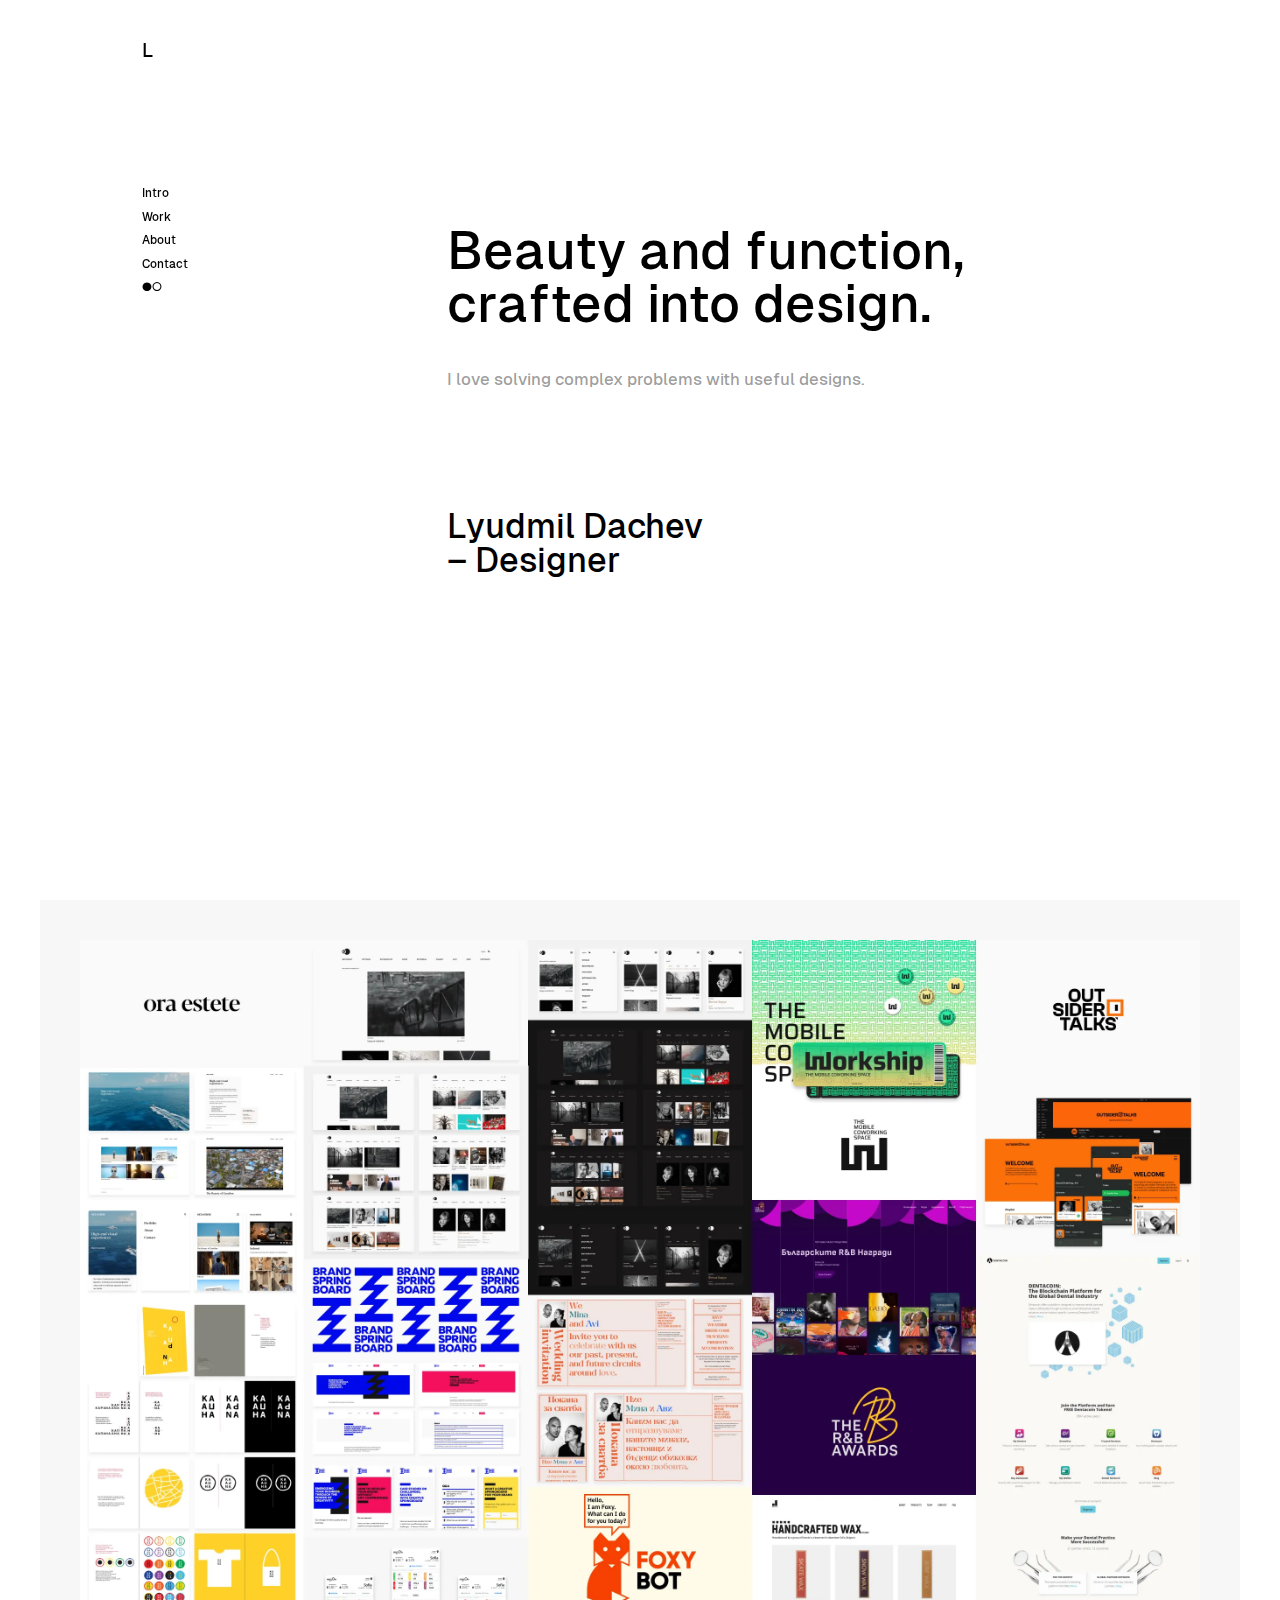
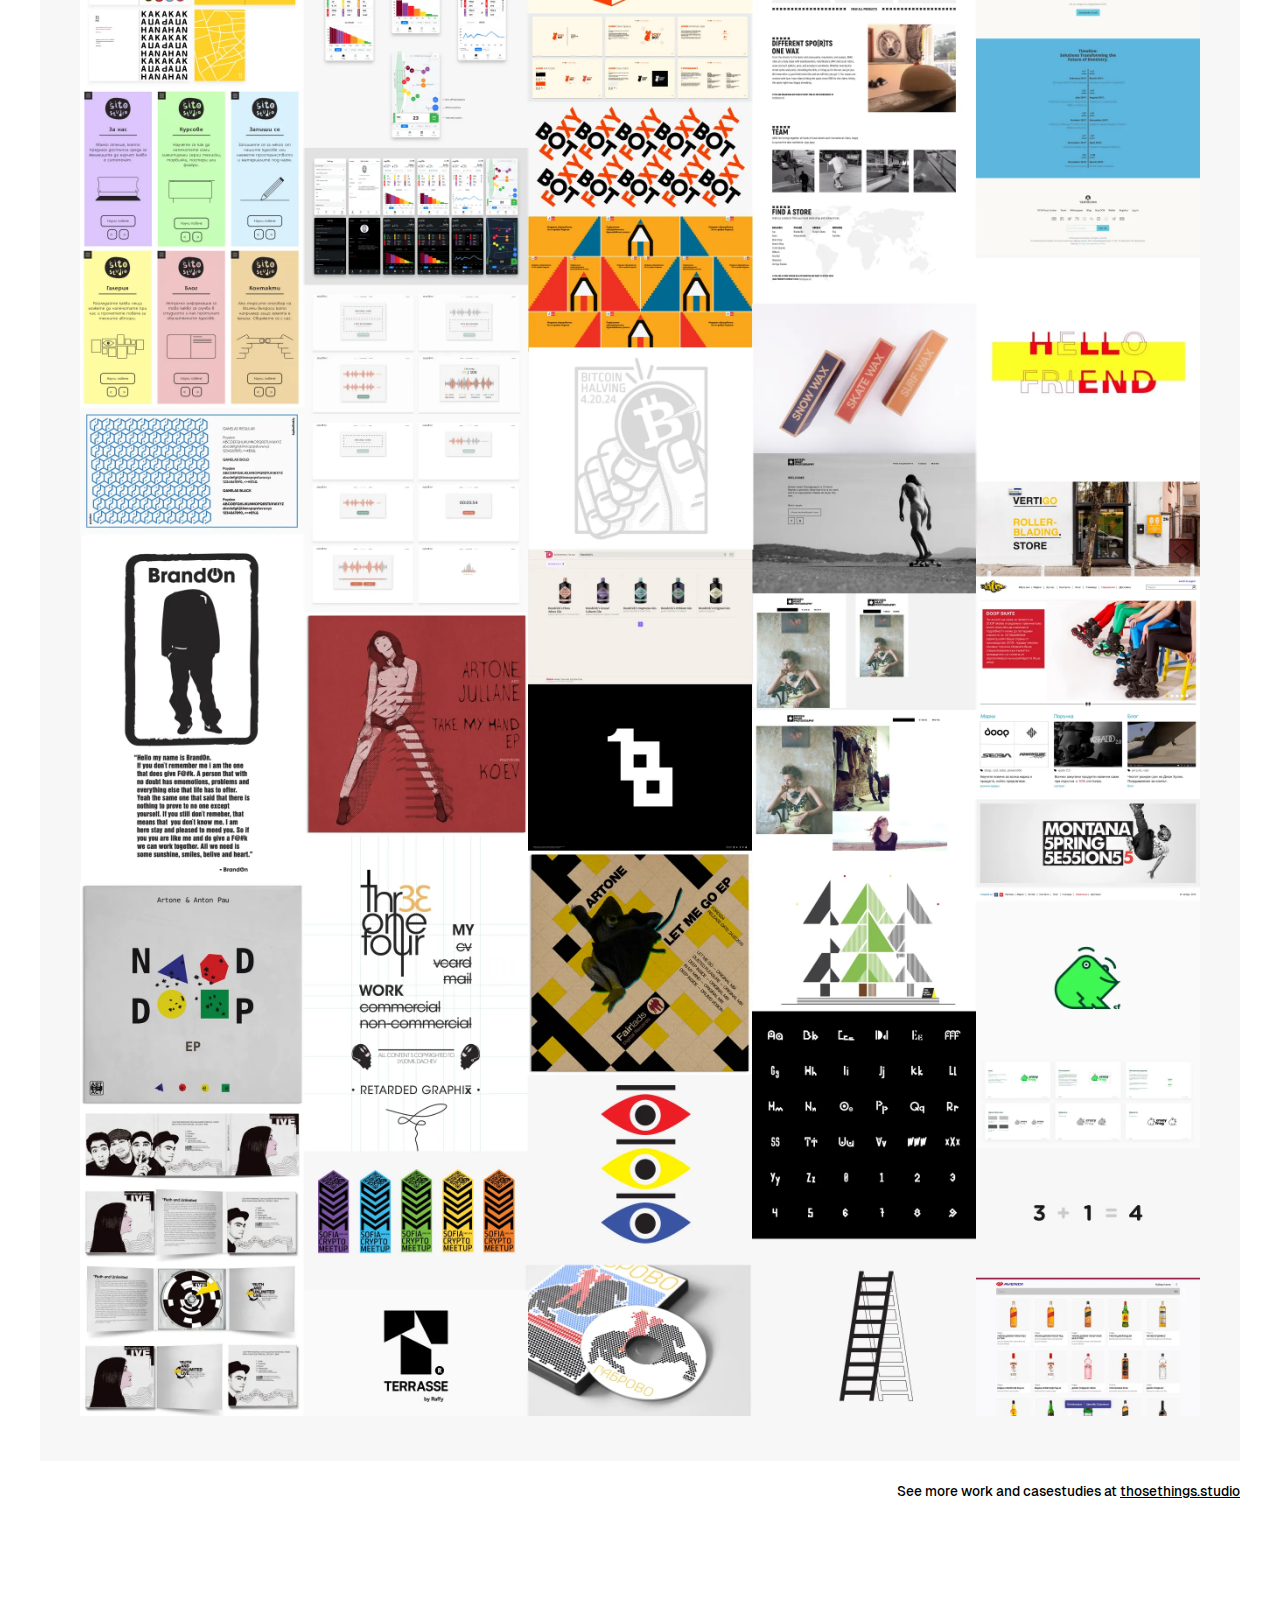
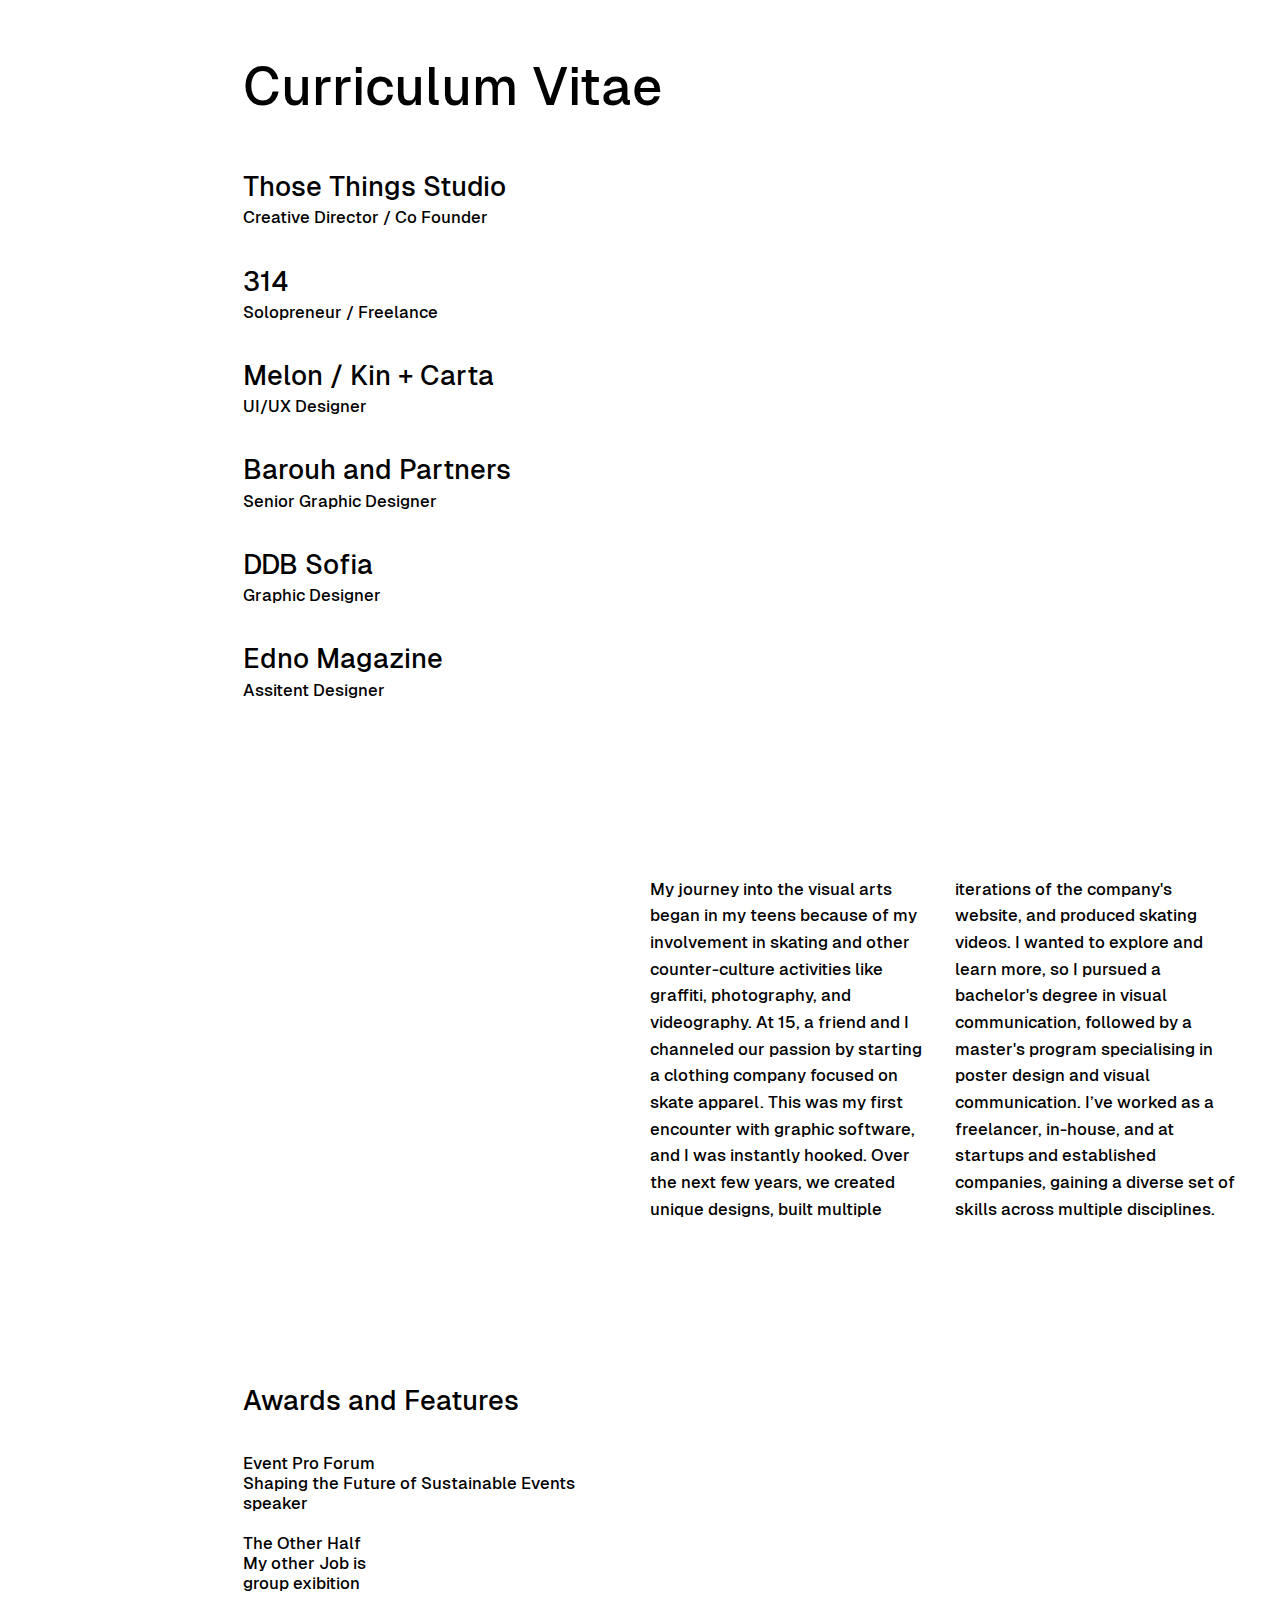
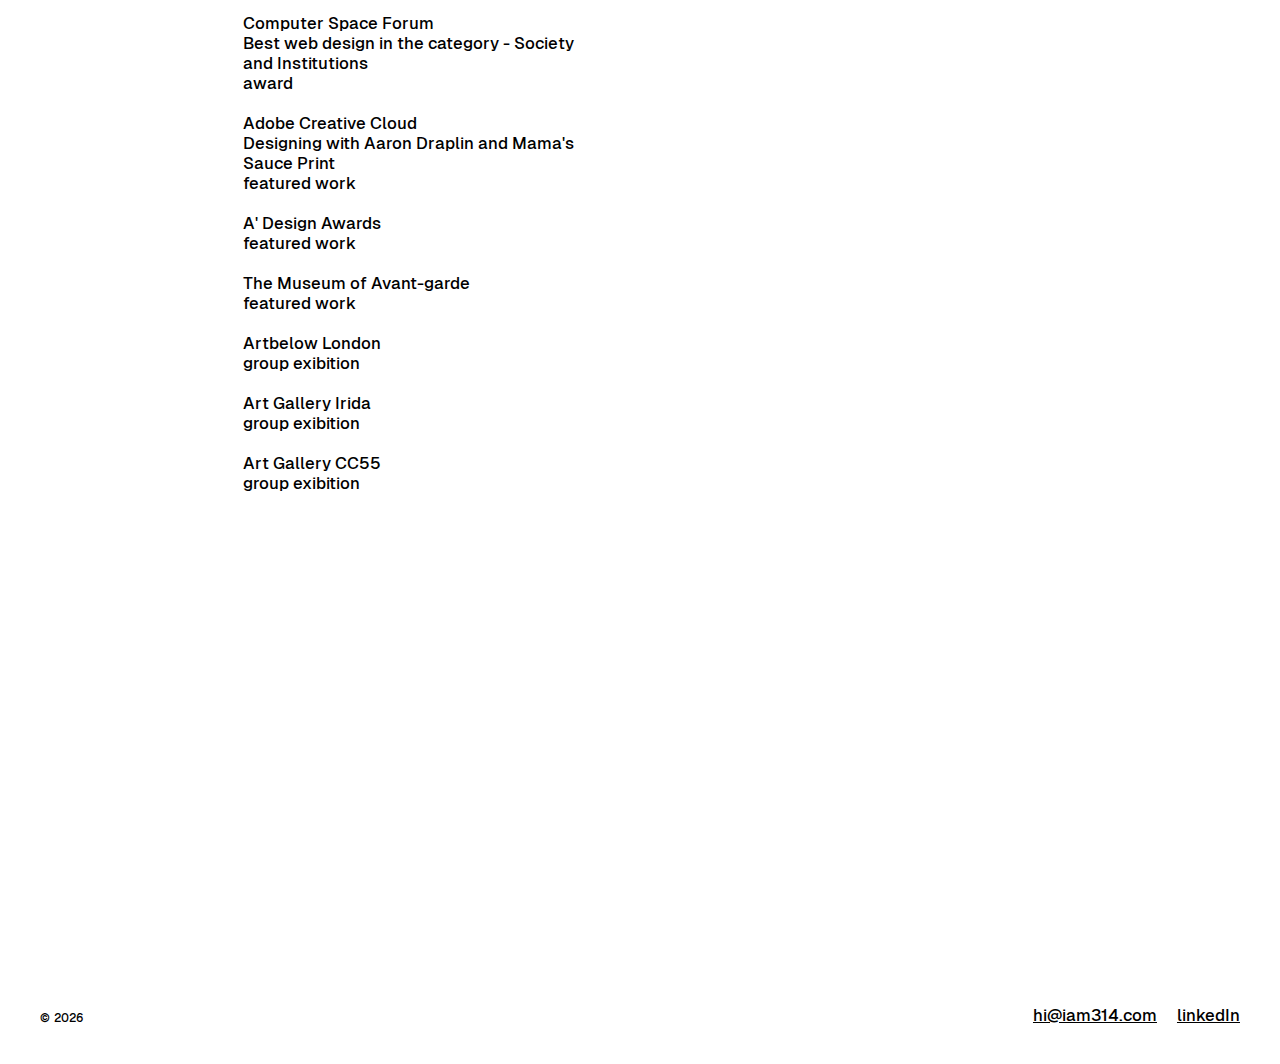
==== index.html @ 294cf463 "work image now links to casestudies of TTS site" ====
<!DOCTYPE html>
<!-- Design and developed by Lyudmil Dachev -->
<html lang="en">
<head>
  <meta charset="utf-8">
  <title>Lyudmil Dachev</title>
  <meta name="description" content="I am designer that loves solving complex problems with beauty and function.">
  <meta property="og:title" content="Lyudmil Dachev">
  <meta property="og:description" content="I am designer that loves solving complex problems with beauty and function.">
  <meta property="og:image" content="https://www.iam314.com/images/opengraph.png">
  <meta property="twitter:title" content="Lyudmil Dachev">
  <meta property="twitter:description" content="I am designer that loves solving complex problems with beauty and function.">
  <meta property="twitter:image" content="https://www.iam314.com/images/opengraph.png">
  <meta property="og:type" content="website">
  <meta name="twitter:card" content="summary_large_image">
  <meta name="viewport" content="width=device-width, initial-scale=1">
  <link href="css/normalize.css" rel="stylesheet" type="text/css">
  <link href="css/lyudmils.css" rel="stylesheet" type="text/css">
  <link href="images/favicon.png" rel="shortcut icon" type="image/x-icon">
  <link href="images/webclip.png" rel="apple-touch-icon">
</head>
<body class="body-light">
  <nav class="wrap">
    <div class="grid">
      <div id="w-node-_17803392-ef5a-e203-9914-a2cfebe4de73-a5215a1b" class="nav-wrap">
        <div class="nav-content">
          <div>
            <div class="logo">L</div>
          </div>
          <div class="links">
            <a href="#intro" class="nav-links">Intro</a>
            <a href="#work" class="nav-links">Work</a>
            <a href="#about" class="nav-links">About</a>
            <a href="#contact" class="nav-links">Contact</a>
            <button class="nav-links mode-switch">●○</button>
          </div>
        </div>
      </div>
    </div>
  </nav>
  <header id="intro" class="wrap hero">
    <div class="grid">
      <div id="w-node-_762badfc-2b71-5ec6-266a-f1f9d9ed2c41-a5215a1b" class="hero_wrap">
        <h1 id="w-node-b4e874a2-8a6e-eb39-00ca-2d5ddbef7386-a5215a1b" class="txt-xl">Beauty and function,<br>crafted into design.</h1>
        <div class="subtxt">I love solving complex problems with useful designs.</div>
        <div class="txt-l name">Lyudmil Dachev<br>– Designer</div>
      </div>
    </div>
  </header>
  <section id="work" class="wrap">
    <div class="work-wrap">
      <a href="https://thosethings.studio/work.html">
       <img src="images/Lyudmil_Dachev-work.webp" loading="lazy" sizes="(max-width: 767px) 87vw, (max-width: 991px) 85vw, (max-width: 1279px) 87vw, 98vw" srcset="images/Lyudmil_Dachev-work.webp 500w, images/Lyudmil_Dachev-work.webp 800w, images/Lyudmil_Dachev-work.webp 1080w, images/Lyudmil_Dachev-work.webp 1600w, images/Lyudmil_Dachev-work.webp 2000w, images/Lyudmil_Dachev-work.webp 2560w" alt="Selected work by Lyudmil Dachev" class="img-works">
      </a>
    </div>
    <div class="grid">
      <div id="w-node-_8b403aef-88d9-557e-7ff8-ba3b4f1bbcfe-a5215a1b" class="links-tt-wrap">
        <div class="p-link-tt">See more work and casestudies at <a href="https://thosethings.studio/" class="p-link-tt">thosethings.studio</a>
        </div>
      </div>
    </div>
  </section>
  <section id="about" class="wrap">
    <div class="grid">
      <div id="w-node-f392ebf5-6060-7268-baea-5cc67e3ce817-a5215a1b" class="cv-item">
        <h2 class="txt-xl">Curriculum Vitae</h2>
        <ul role="list" class="list w-list-unstyled">
          <li class="list-item">
            <div class="txt-m">Those Things Studio<br><span class="txt-smaller">Creative Director / Co Founder</span></div>
          </li>
          <li class="list-item">
            <div class="txt-m">314<br>‍‍<span class="txt-smaller">Solopreneur / Freelance</span></div>
          </li>
          <li class="list-item">
            <div class="txt-m">Melon / Kin + Carta<br><span class="txt-smaller">UI/UX Designer</span></div>
          </li>
          <li class="list-item">
            <div class="txt-m">Barouh and Partners<br><span class="txt-smaller">Senior Graphic Designer</span></div>
          </li>
          <li class="list-item">
            <div class="txt-m">DDB Sofia<br><span class="txt-smaller">Graphic Designer</span></div>
          </li>
          <li class="list-item">
            <div class="txt-m">Edno Magazine<br><span class="txt-smaller">Assitent Designer</span></div>
          </li>
        </ul>
      </div>
    </div>
    <div class="grid">
      <div id="w-node-_4bc16926-9ed1-b97a-bf09-f1e17bdfc823-a5215a1b" class="txt-item">
        <p class="paragraph">My journey into the visual arts began in my teens because of my involvement in skating and other counter-culture activities like graffiti, photography, and videography. At 15, a friend and I channeled our passion by starting a clothing company focused on skate apparel. This was my first encounter with graphic software, and I was instantly hooked. Over the next few years, we created unique designs, built multiple iterations of the company&#x27;s website, and produced skating videos. I wanted to explore and learn more, so I pursued a bachelor&#x27;s degree in visual communication, followed by a master&#x27;s program specialising in poster design and visual communication. I’ve worked as a freelancer, in-house, and at startups and established companies, gaining a diverse set of skills across multiple disciplines.</p>
      </div>
    </div>
    <div class="grid">
      <div id="w-node-_3bee2c39-3c85-17d8-69dc-21719a782852-a5215a1b" class="feat-items">
        <p class="txt-m">Awards and Features</p>
        <ul role="list" class="feat-list w-list-unstyled">
          <li class="list_item-awards">
            <div class="af-list-item">Event Pro Forum <br>Shaping the Future of Sustainable Events<br>speaker</div>
          </li>
          <li class="list_item-awards">
            <div class="af-list-item">The Other Half<br>My other Job is<br>group exibition</div>
          </li>
          <li class="list_item-awards">
            <div class="af-list-item">Computer Space Forum <br>Best web design in the category - Society and Institutions<br>award</div>
          </li>
          <li class="list_item-awards">
            <div class="af-list-item">Adobe Creative Cloud<br>Designing with Aaron Draplin and Mama&#x27;s Sauce Print<br>featured work</div>
          </li>
          <li class="list_item-awards">
            <div class="af-list-item">A&#x27; Design Awards<br>featured work<br></div>
          </li>
          <li class="list_item-awards">
            <div class="af-list-item">The Museum of Avant-garde<br>featured work</div>
          </li>
          <li class="list_item-awards">
            <div class="af-list-item">Artbelow London<br>group exibition</div>
          </li>
          <li class="list_item-awards">
            <div class="af-list-item">Art Gallery Irida<br>group exibition</div>
          </li>
          <li class="list_item-awards">
            <div class="af-list-item">Art Gallery CC55<br>group exibition</div>
          </li>
        </ul>
      </div>
    </div>
  </section>
  <footer id="contact" class="wrap contact">
    <div class="grid">
      <div id="w-node-dab6c27f-cb8c-e318-22d1-055ba400fda3-a5215a1b" class="copyroght-wrap">
        <div class="copy-flex">
          <div class="copyright">© </div>
          <div class="copyright w-embed w-script">
            <script>document.write(new Date().getFullYear())</script>
          </div>
        </div>
      </div>
      <div id="w-node-c24f418d-d3ef-4bd1-6e26-3560fa5aedd6-a5215a1b" class="contact-img-wrap"><img src="images/IMG_7242.webp" loading="lazy" alt="Headshot of Lyudmil Dachev" class="headshot"></div>
      <div id="w-node-_4c9a2f02-f970-ace2-641f-db946903813d-a5215a1b" class="contact-links-wrap">
        <div class="likst-flex">
          <a href="mailto:hi@iam314.com" class="contact-link">hi@iam314.com</a>
          <a href="https://www.linkedin.com/in/iam314/" class="contact-link">linkedIn</a>
        </div>
      </div>
    </div>
  </footer>
  <script src="js/lyudmils.js" type="text/javascript"></script>
</body>
</html>
---- css/lyudmils.css ----
:root {
  --color--black-10: #0000001a;
  --color--black-40: #0006;
  --color--white: white;
  --color--white-40: #fff6;
  --color--black-3: #00000008;
  --color--white-10: #ffffff1a;
  --color--black: black;
  --fonts--font-family: Geist, sans-serif;
}

html {
  scroll-behavior: smooth;
}  

body {
  font-family: Geist, sans-serif;
  font-size: 1rem;
  font-weight: 500;
  line-height: 20px;
  overscroll-behavior: none;
  font-smoothing: antialiased;
  -webkit-font-smoothing: antialiased;
}

h1 {
  margin-top: 20px;
  margin-bottom: 10px;
  font-size: 38px;
  line-height: 44px;
}

h2 {
  margin-top: 20px;
  margin-bottom: 10px;
  font-size: 32px;
  font-weight: bold;
  line-height: 36px;
}

.utility-page-wrap {
  justify-content: center;
  align-items: center;
  width: 100vw;
  max-width: 100%;
  height: 100vh;
  max-height: 100%;
  display: flex;
}

.utility-page-content {
  text-align: center;
  flex-direction: column;
  width: 260px;
  display: flex;
}

.wrap {
  z-index: 100;
  margin-left: auto;
  margin-right: auto;
  padding-left: 2.5rem;
  padding-right: 2.5rem;
}

.wrap.hero {
  flex-flow: column;
  align-items: stretch;
  min-height: 100svh;
}

.wrap.contact {
  margin-top: 10rem;
  padding-bottom: 2.5rem;
}

.grid {
  grid-column-gap: 1.25rem;
  grid-row-gap: 1.25rem;
  grid-template-rows: auto;
  grid-template-columns: 1fr 1fr 1fr 1fr 1fr 1fr 1fr 1fr 1fr 1fr 1fr 1fr;
  grid-auto-columns: 1fr;
  height: 100%;
  display: grid;
}

.grid-item {
  border-right: 1px solid var(--color--black-10);
  border-left: 1px solid var(--color--black-10);
  min-height: 100vw;
}

.grid-item.hide {
  display: block;
}

.layout {
  height: 100svh;
  position: fixed;
  inset: 0%;
}

.layout.wrap {
  pointer-events: none;
  display: none;
}

.links {
  flex-flow: column;
  margin-top: 7.5rem;
  font-size: .75rem;
  display: flex;
}

.logo {
  font-size: clamp(1rem, .928rem + .36vw, 1.25rem);
  display: inline-block;
}

.nav-links {
  width: 2.5rem;
  font-size: clamp(.65rem, .622rem + .14vw, .75rem);
  line-height: 2;
  text-decoration: none;
  transition-property: opacity;
  transition-duration: .25s;
  transition-timing-function: ease-in-out;
  display: inline-block;
}

.nav-links:hover {
  color: var(--color--black-40);
}

.nav-links.w--current {
  opacity: 1;
  color: var(--color--black-40);
}

.nav-links.nav-links-dark {
  color: var(--color--white);
}

.nav-links.nav-links-dark:hover, .nav-links.nav-links-dark.w--current {
  color: var(--color--white-40);
}

.nav-content {
  position: fixed;
  top: 2.5rem;
}

.hero_wrap {
  margin-top: 25svh;
  margin-bottom: 10rem;
}

.work-wrap {
  background-color: var(--color--black-3);
  padding: 2.5rem;
}

.work-wrap.work-wrap-dark {
  background-color: var(--color--white-10);
}

.cv-item {
  margin-top: 10rem;
  margin-bottom: 3.75rem;
}

.txt-item {
  margin-top: 3.75rem;
  margin-bottom: 3.75rem;
}

.paragraph {
  column-count: 2;
  column-gap: 1.25rem;
  font-size: clamp(1rem, .986rem + .07vw, 1.05rem);
  line-height: 1.6;
}

.feat-items {
  margin-top: 3.75rem;
  margin-bottom: 3.75rem;
}

.name {
  margin-top: 7.5rem;
}

.subtxt {
  color: var(--color--black-40);
  margin-top: 2.5rem;
  font-size: clamp(1rem, .986rem + .07vw, 1.05rem);
}

.subtxt.subtxt-dark {
  color: var(--color--white-40);
}

.img-works {
  aspect-ratio: 320 / 593;
  width: 100%;
}

.txt-xl {
  margin-top: 0;
  margin-bottom: 0;
  font-size: clamp(2.02rem, 1.598rem + 2.11vw, 3.5rem);
  line-height: 1;
}

.txt-l {
  font-size: clamp(1.6rem, 1.426rem + .87vw, 2.3405rem);
  line-height: 1;
}

.txt-l.name {
  display: inline-block;
}

.txt-m {
  margin-bottom: 0;
  font-size: clamp(1.42rem, 1.326rem + .47vw, 1.8205rem);
  line-height: 1;
}

ul>li {
  list-style: none;
}

.list {
  margin-top: 3.75rem;
  margin-bottom: 0;
  padding-left: 0;
}

.list-item {
  margin-bottom: 2.5rem;
}

.links-tt-wrap {
  grid-column-gap: .5em;
  grid-row-gap: .5em;
  margin-top: 1.25rem;
  display: flex;
}

.headshot {
  aspect-ratio: 1;
  width: 100%;
}

.feat-list {
  margin-top: 2.5rem;
  margin-bottom: 0;
  padding-left: 0;
}

.contact-link {
  color: var(--color--black);
  font-size: clamp(1rem, .986rem + .07vw, 1.05rem);
  line-height: 1;
}

.contact-link.contact-link-dark {
  color: var(--color--white);
}

.contact-link.contact-link-dark:hover {
  color: var(--color--white-40);
}

.copyright {
  margin-right: .25rem;
  font-size: clamp(.65rem, .622rem + .14vw, .75rem);
  line-height: 1;
}

.likst-flex {
  grid-column-gap: 1.25rem;
  grid-row-gap: 0rem;
  display: flex;
}

.copy-flex {
  display: flex;
}

.body-light {
  color: var(--color--black);
  font-weight: 500;
}

.body-light.is-dark {
  background-color: var(--color--black);
  color: var(--color--white);
  font-weight: 400;
}

.af-list-item {
  font-size: clamp(1rem, .986rem + .07vw, 1.05rem);
}

.p-link-tt {
  color: var(--color--black);
  font-size: clamp(1rem, .986rem + .07vw, 1.05rem);
}

.p-link-tt.p-link-tt-dark {
  color: var(--color--white);
}

.txt-smaller {
  font-size: clamp(1rem, .986rem + .07vw, 1.05rem);
}

.list_item-awards {
  text-wrap: pretty;
  margin-bottom: 1.25rem;
}

.hide {
  display: none;
}

@media screen and (min-width: 1280px) {
  .nav-content {
    z-index: 100;
  }

  .likst-flex {
    font-size: clamp(1rem, .986rem + .07vw, 1.05rem);
  }

  .p-link-tt {
    font-size: clamp(.75rem, .716rem + .17vw, .87rem);
  }

  .txt-smaller {
    font-size: clamp(1rem, .986rem + .07vw, 1.05rem);
  }
}

button {
  border: 0;
  padding: 0;
  background-color: transparent;
  text-align: left;
}

@media screen and (max-width: 991px) {
  .wrap.contact {
    margin-top: 8rem;
    padding-bottom: 2rem;
  }

  .grid {
    grid-template-columns: 1fr 1fr 1fr 1fr 1fr 1fr 1fr 1fr 1fr 1fr;
  }

  .grid-item.hide {
    display: none;
  }

  .links {
    margin-top: 6rem;
  }

  .nav-content {
    top: 2rem;
  }

  .hero_wrap {
    margin-bottom: 8rem;
  }

  .work-wrap {
    padding: 2rem;
  }

  .cv-item {
    margin-top: 8rem;
    margin-bottom: 3rem;
  }

  .txt-item, .feat-items {
    margin-top: 3rem;
    margin-bottom: 3rem;
  }

  .subtxt {
    margin-top: 2rem;
  }

  .txt-xl {
    font-size: clamp(2.02rem, 1.59rem + 2.11vw, 3.5rem);
  }

  .txt-l.name {
    margin-top: 6rem;
  }

  .list {
    margin-top: 3rem;
  }

  .list-item {
    margin-bottom: 2rem;
  }

  .links-tt-wrap {
    margin-top: 1.125rem;
  }

  .feat-list {
    margin-top: 2rem;
  }

  .copyright {
    margin-right: .2rem;
  }
}

@media screen and (max-width: 767px) {
  .wrap {
    padding-left: 1.25rem;
    padding-right: 1.25rem;
  }

  .wrap.contact {
    margin-top: 7rem;
    padding-bottom: 1.75rem;
  }

  .grid {
    grid-column-gap: 1.125rem;
    grid-row-gap: 1.125rem;
    grid-template-columns: 1fr 1fr 1fr 1fr 1fr 1fr;
  }

  .links {
    margin-top: 5.25rem;
  }

  .logo {
    font-size: 1rem;
  }

  .nav-content {
    top: 1.75rem;
  }

  .hero_wrap {
    margin-bottom: 7rem;
  }

  .work-wrap {
    padding: 1.75rem;
  }

  .cv-item {
    margin-top: 7rem;
    margin-bottom: 2.625rem;
  }

  .txt-item {
    margin-top: 2.625rem;
    margin-bottom: 2.625rem;
  }

  .paragraph {
    column-gap: 1.125rem;
  }

  .feat-items {
    margin-top: 2.625rem;
    margin-bottom: 2.625rem;
  }

  .subtxt {
    margin-top: 1.75rem;
  }

  .txt-l.name {
    margin-top: 5.25rem;
  }

  .list {
    margin-top: 2.625rem;
  }

  .list-item {
    margin-bottom: 1.75rem;
  }

  .links-tt-wrap {
    margin-top: 1rem;
  }

  .feat-list {
    margin-top: 1.75rem;
  }

  .likst-flex {
    grid-column-gap: 1.125rem;
    grid-row-gap: 1.125rem;
    flex-flow: column;
  }
}

@media screen and (max-width: 479px) {
  .wrap {
    padding-left: .75rem;
    padding-right: .75rem;
  }

  .wrap.contact {
    padding-bottom: 1.25rem;
  }

  .grid {
    grid-column-gap: 1rem;
    grid-row-gap: 1rem;
  }

  .links {
    margin-top: 3.75rem;
  }

  .nav-content {
    top: 1.25rem;
  }

  .hero_wrap {
    margin-bottom: 5rem;
  }

  .work-wrap {
    padding: 1.25rem;
  }

  .cv-item {
    margin-top: 5rem;
    margin-bottom: 1.875rem;
  }

  .txt-item {
    margin-top: 1.875rem;
    margin-bottom: 1.875rem;
  }

  .paragraph {
    column-count: 1;
    column-gap: 1rem;
  }

  .feat-items {
    margin-top: 1.875rem;
    margin-bottom: 1.875rem;
  }

  .subtxt {
    margin-top: 1.25rem;
  }

  .txt-l.name {
    margin-top: 3.75rem;
  }

  .list {
    margin-top: 1.875rem;
  }

  .list-item {
    margin-bottom: 1.25rem;
  }

  .links-tt-wrap {
    flex-flow: column;
    margin-top: .85rem;
  }

  .feat-list {
    margin-top: 1.25rem;
  }

  .copyright {
    margin-right: .2rem;
  }

  .likst-flex {
    grid-column-gap: 1rem;
    grid-row-gap: 1rem;
    flex-flow: row;
  }
}

#w-node-_17803392-ef5a-e203-9914-a2cfebe4de73-a5215a1b {
  grid-area: 1 / 1 / 2 / 2;
}

#w-node-_762badfc-2b71-5ec6-266a-f1f9d9ed2c41-a5215a1b {
  grid-area: 1 / 4 / 2 / 11;
  align-self: center;
}

#w-node-b4e874a2-8a6e-eb39-00ca-2d5ddbef7386-a5215a1b {
  grid-area: 1 / 5 / 2 / 13;
}

#w-node-_8b403aef-88d9-557e-7ff8-ba3b4f1bbcfe-a5215a1b {
  grid-area: 1 / 1 / 2 / 13;
  justify-self: end;
}

#w-node-f392ebf5-6060-7268-baea-5cc67e3ce817-a5215a1b {
  grid-area: 1 / 3 / 2 / 8;
}

#w-node-_4bc16926-9ed1-b97a-bf09-f1e17bdfc823-a5215a1b {
  grid-area: 1 / 7 / 2 / 13;
}

#w-node-_3bee2c39-3c85-17d8-69dc-21719a782852-a5215a1b {
  grid-area: 1 / 3 / 2 / 7;
}

#w-node-dab6c27f-cb8c-e318-22d1-055ba400fda3-a5215a1b {
  grid-area: 1 / 1 / 2 / 3;
  align-self: end;
}

#w-node-c24f418d-d3ef-4bd1-6e26-3560fa5aedd6-a5215a1b {
  grid-area: 1 / 7 / 2 / 10;
}

#w-node-_4c9a2f02-f970-ace2-641f-db946903813d-a5215a1b {
  grid-area: 1 / 10 / 2 / 13;
  place-self: end;
}

@media screen and (min-width: 1280px) {
  #w-node-_17803392-ef5a-e203-9914-a2cfebe4de73-a5215a1b {
    grid-area: 1 / 2 / 2 / 3;
  }

  #w-node-_762badfc-2b71-5ec6-266a-f1f9d9ed2c41-a5215a1b {
    grid-column-start: 5;
  }
}

@media screen and (max-width: 991px) {
  #w-node-_17803392-ef5a-e203-9914-a2cfebe4de73-a5215a1b {
    grid-column: 1 / 2;
  }

  #w-node-_762badfc-2b71-5ec6-266a-f1f9d9ed2c41-a5215a1b {
    grid-column: 3 / 9;
  }

  #w-node-_8b403aef-88d9-557e-7ff8-ba3b4f1bbcfe-a5215a1b {
    grid-column: 3 / 11;
    justify-self: start;
  }

  #w-node-f392ebf5-6060-7268-baea-5cc67e3ce817-a5215a1b {
    grid-column-end: 9;
  }

  #w-node-_4bc16926-9ed1-b97a-bf09-f1e17bdfc823-a5215a1b {
    grid-area: 1 / 3 / 2 / 11;
  }

  #w-node-dab6c27f-cb8c-e318-22d1-055ba400fda3-a5215a1b {
    grid-column-end: 2;
  }

  #w-node-c24f418d-d3ef-4bd1-6e26-3560fa5aedd6-a5215a1b {
    grid-column: 3 / 7;
  }

  #w-node-_4c9a2f02-f970-ace2-641f-db946903813d-a5215a1b {
    grid-column: 7 / 11;
  }
}

@media screen and (max-width: 767px) {
  #w-node-_762badfc-2b71-5ec6-266a-f1f9d9ed2c41-a5215a1b {
    grid-column: 2 / 7;
  }

  #w-node-_8b403aef-88d9-557e-7ff8-ba3b4f1bbcfe-a5215a1b {
    grid-column: 2 / 11;
    justify-self: start;
    grid-column-end: 7;
  }

  #w-node-f392ebf5-6060-7268-baea-5cc67e3ce817-a5215a1b, #w-node-_4bc16926-9ed1-b97a-bf09-f1e17bdfc823-a5215a1b {
    grid-column: 2 / 7;
  }

  #w-node-_3bee2c39-3c85-17d8-69dc-21719a782852-a5215a1b {
    grid-area: 1 / 2 / 2 / 5;
  }

  #w-node-c24f418d-d3ef-4bd1-6e26-3560fa5aedd6-a5215a1b {
    grid-column: 2 / 5;
  }

  #w-node-_4c9a2f02-f970-ace2-641f-db946903813d-a5215a1b {
    grid-column: 5 / 7;
    justify-self: start;
  }
}

@media screen and (max-width: 479px) {
  #w-node-_8b403aef-88d9-557e-7ff8-ba3b4f1bbcfe-a5215a1b {
    justify-self: end;
  }

  #w-node-f392ebf5-6060-7268-baea-5cc67e3ce817-a5215a1b, #w-node-_3bee2c39-3c85-17d8-69dc-21719a782852-a5215a1b {
    grid-column-end: 7;
  }

  #w-node-dab6c27f-cb8c-e318-22d1-055ba400fda3-a5215a1b {
    order: 9999;
    grid-row-start: 3;
  }

  #w-node-c24f418d-d3ef-4bd1-6e26-3560fa5aedd6-a5215a1b {
    order: -9999;
    grid-row-start: 2;
    grid-column-end: 7;
  }

  #w-node-_4c9a2f02-f970-ace2-641f-db946903813d-a5215a1b {
    grid-column-start: 2;
  }
}

a {
  color: var(--color--black);;
   transition: color .25s ease-in-out;
}
a:hover {
   color: var(--color--black-40);
 }
a.p-link-tt.p-link-tt-dark:hover {
    color: var(--color--white-40);
}
.mode-switch  {
  cursor: pointer;
}
img::selection {
  background: transparent;
}
h1, h2,h3 {
font-weight: inherit;
}
/*
.page_wrap {
overflow: clip;
} */
::selection {
 /* background-color: var(--color--black-10);*/
   background-color: #94949480;
  /*color: var(--swatches--dark);*/
}


@font-face {
  font-family: 'Geist';
  src: url('../fonts/Geist-Medium.woff2') format('woff2'), url('../fonts/Geist-Medium.woff') format('woff'), url('../fonts/Geist-Medium.ttf') format('truetype'), url('../fonts/Geist-Medium.otf') format('opentype');
  font-weight: 500;
  font-style: normal;
  font-display: swap;
}
@font-face {
  font-family: 'Geist';
  src: url('../fonts/Geist-Regular.woff2') format('woff2'), url('../fonts/Geist-Regular.woff') format('woff'), url('../fonts/Geist-Regular.ttf') format('truetype'), url('../fonts/Geist-Regular.otf') format('opentype');
  font-weight: 400;
  font-style: normal;
  font-display: swap;
}
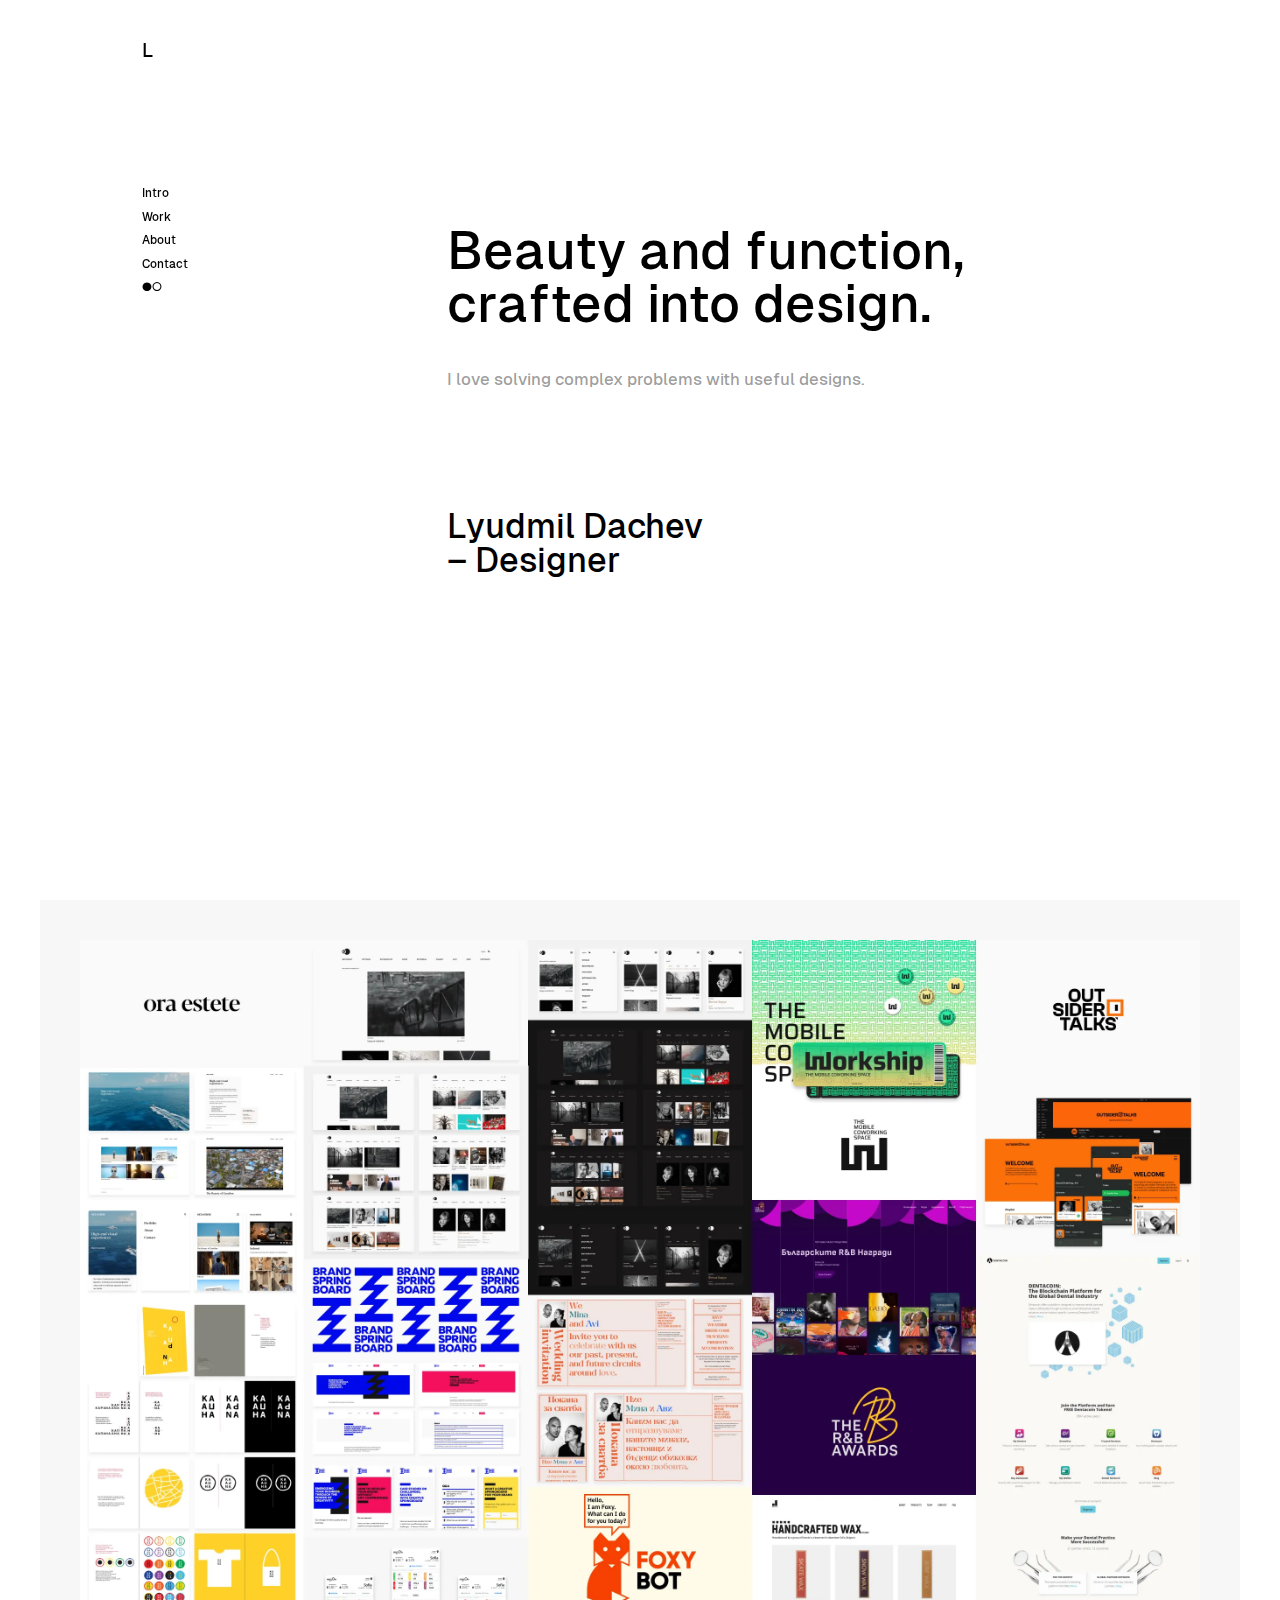
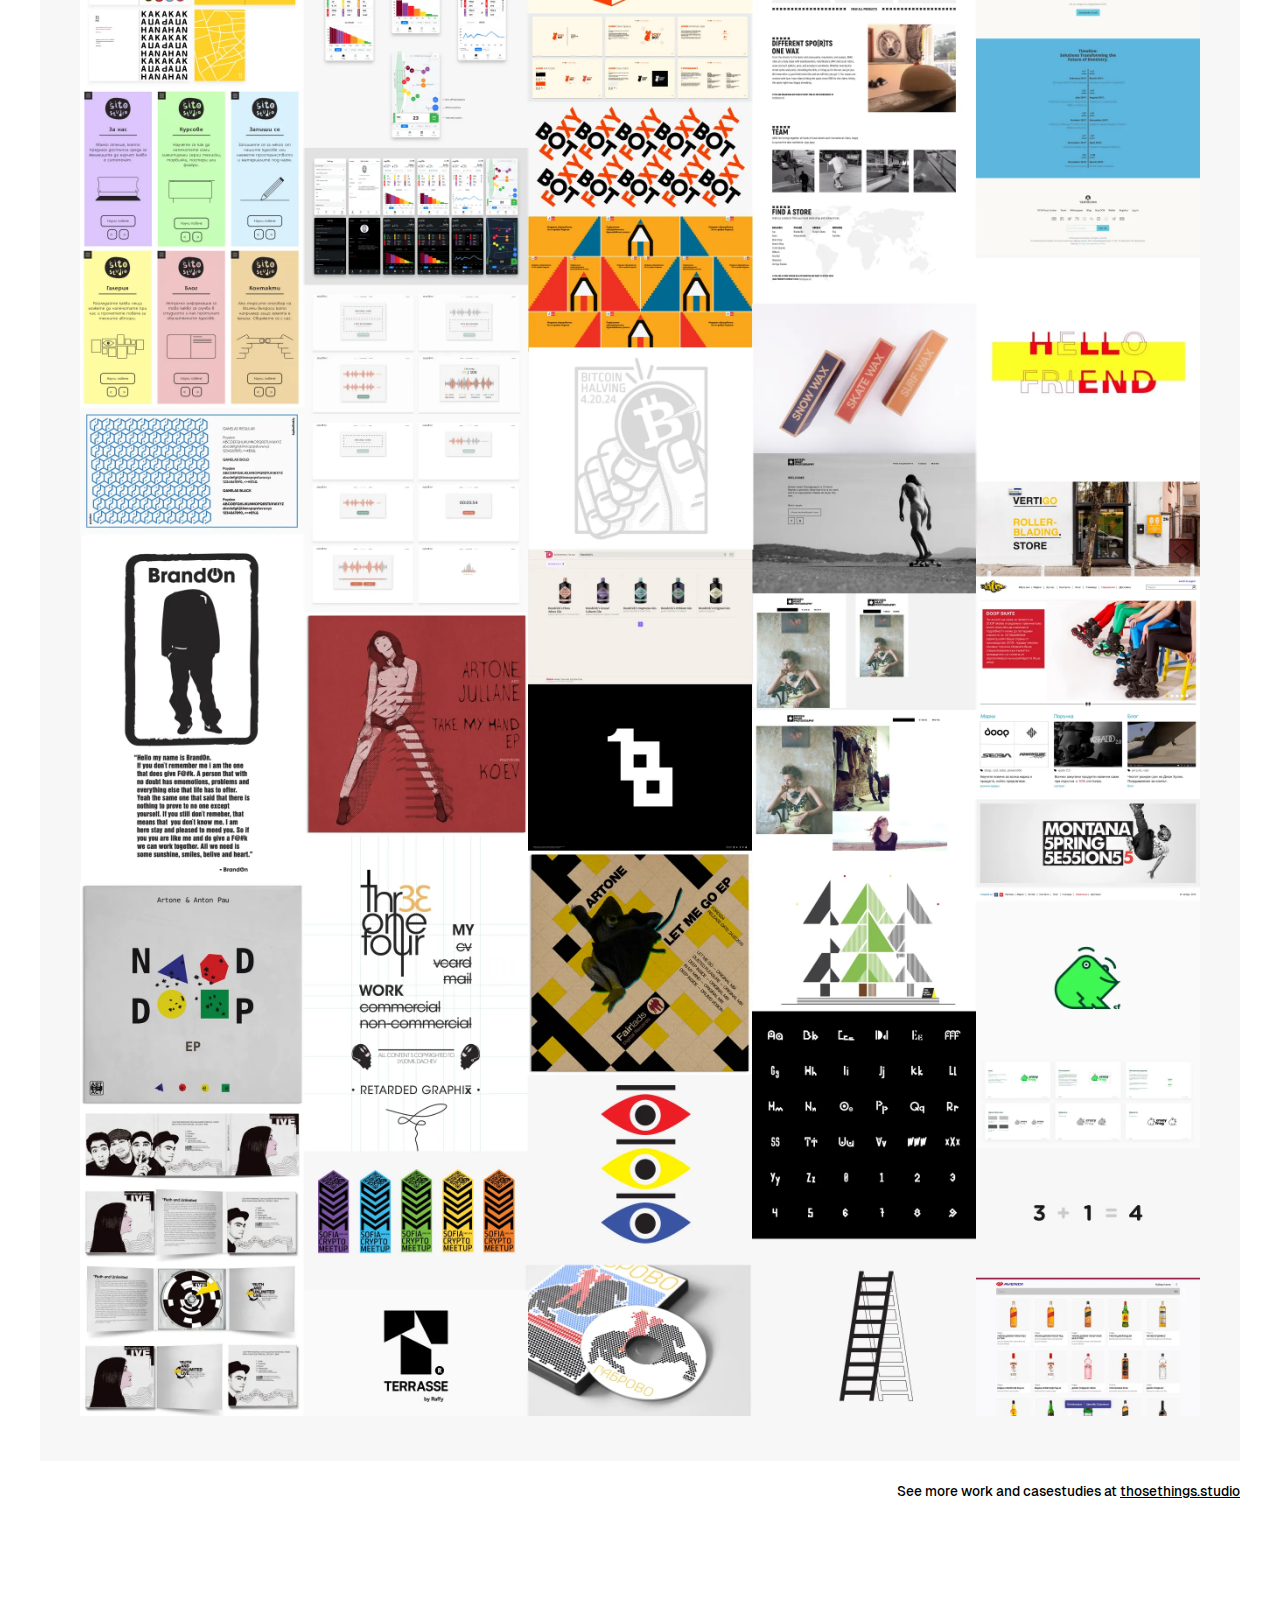
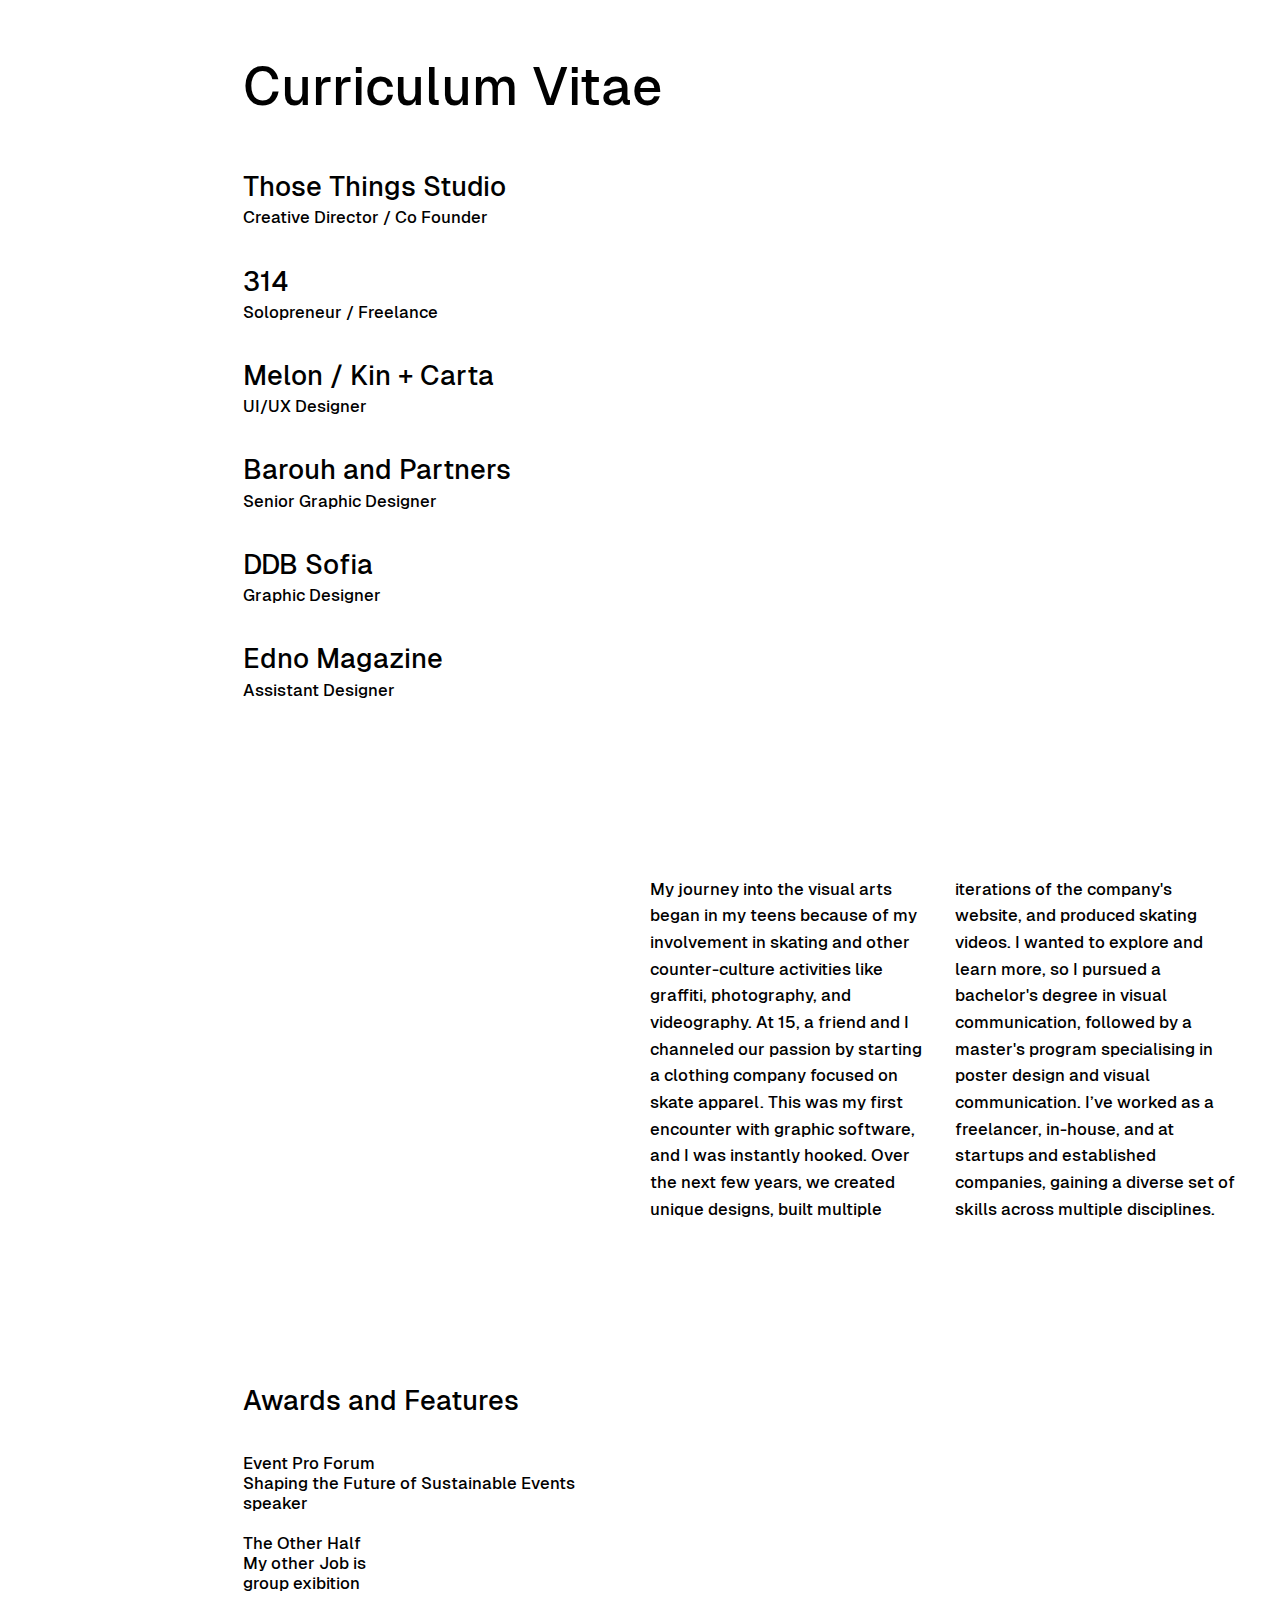
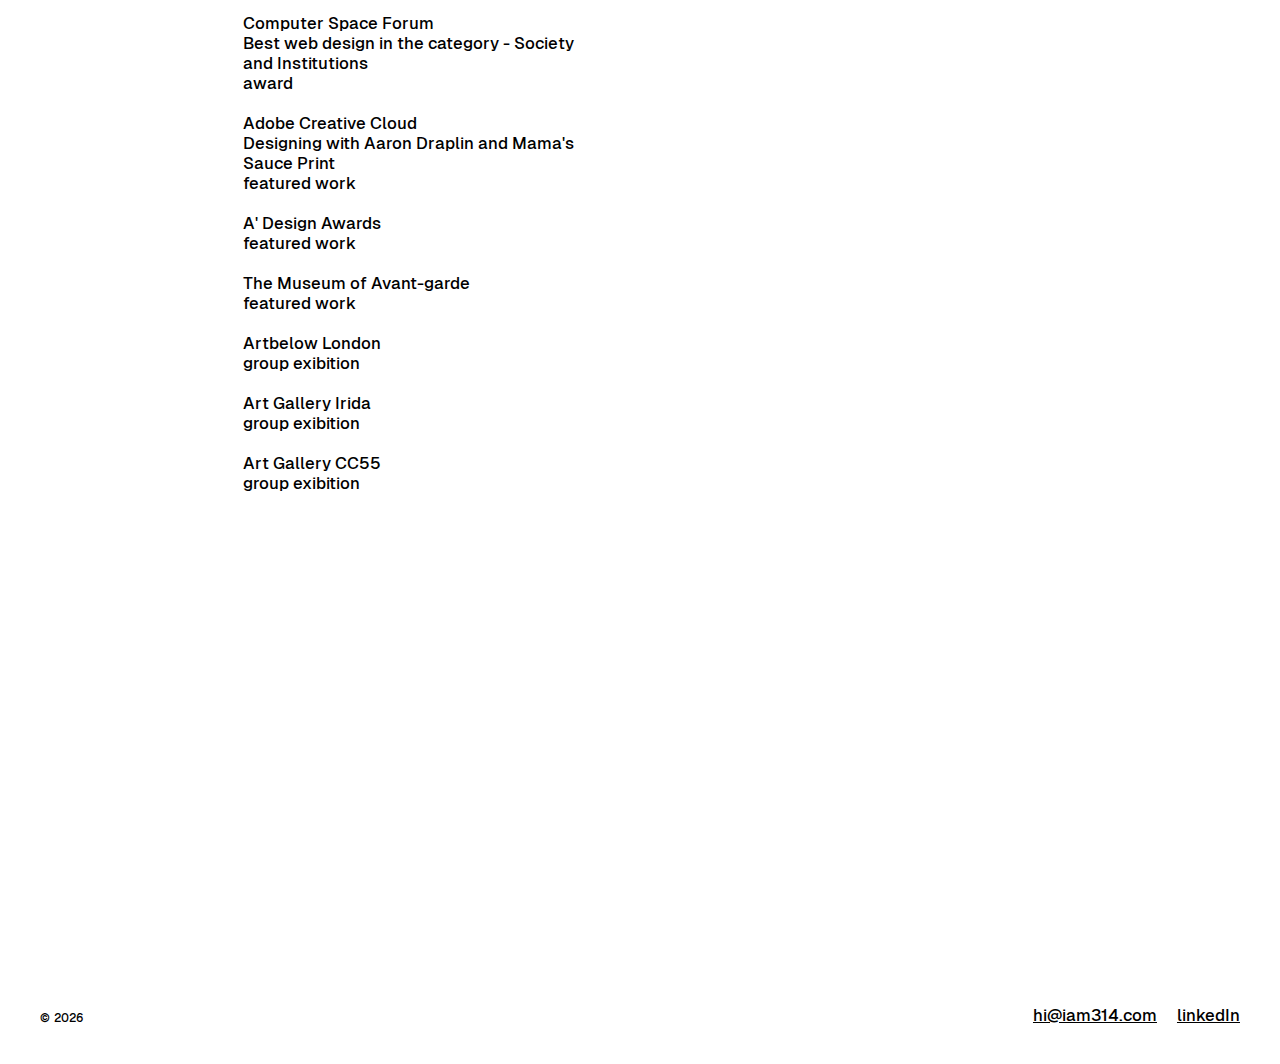
==== commit d9f9e6fa: "typo fix" ====
--- a/index.html
+++ b/index.html
@@ -81,7 +81,7 @@
             <div class="txt-m">DDB Sofia<br><span class="txt-smaller">Graphic Designer</span></div>
           </li>
           <li class="list-item">
-            <div class="txt-m">Edno Magazine<br><span class="txt-smaller">Assitent Designer</span></div>
+            <div class="txt-m">Edno Magazine<br><span class="txt-smaller">Assistant Designer</span></div>
           </li>
         </ul>
       </div>
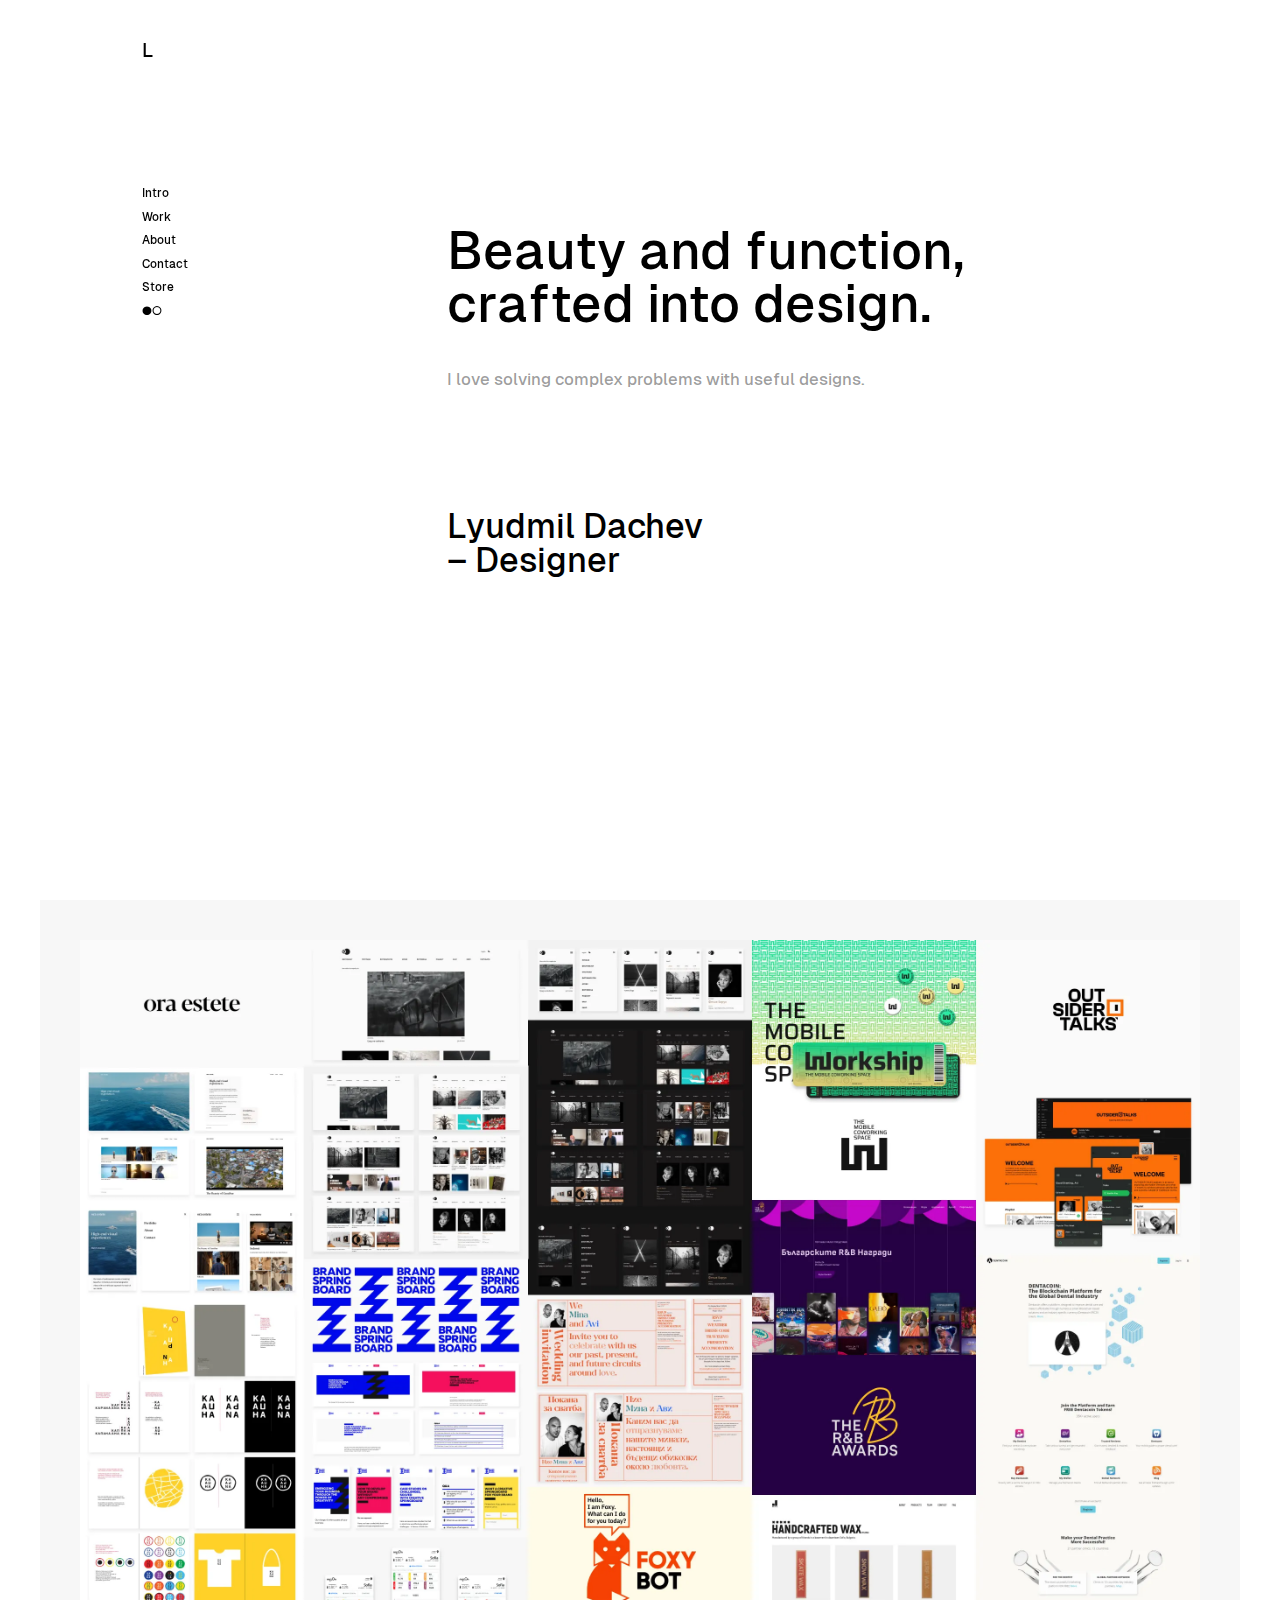
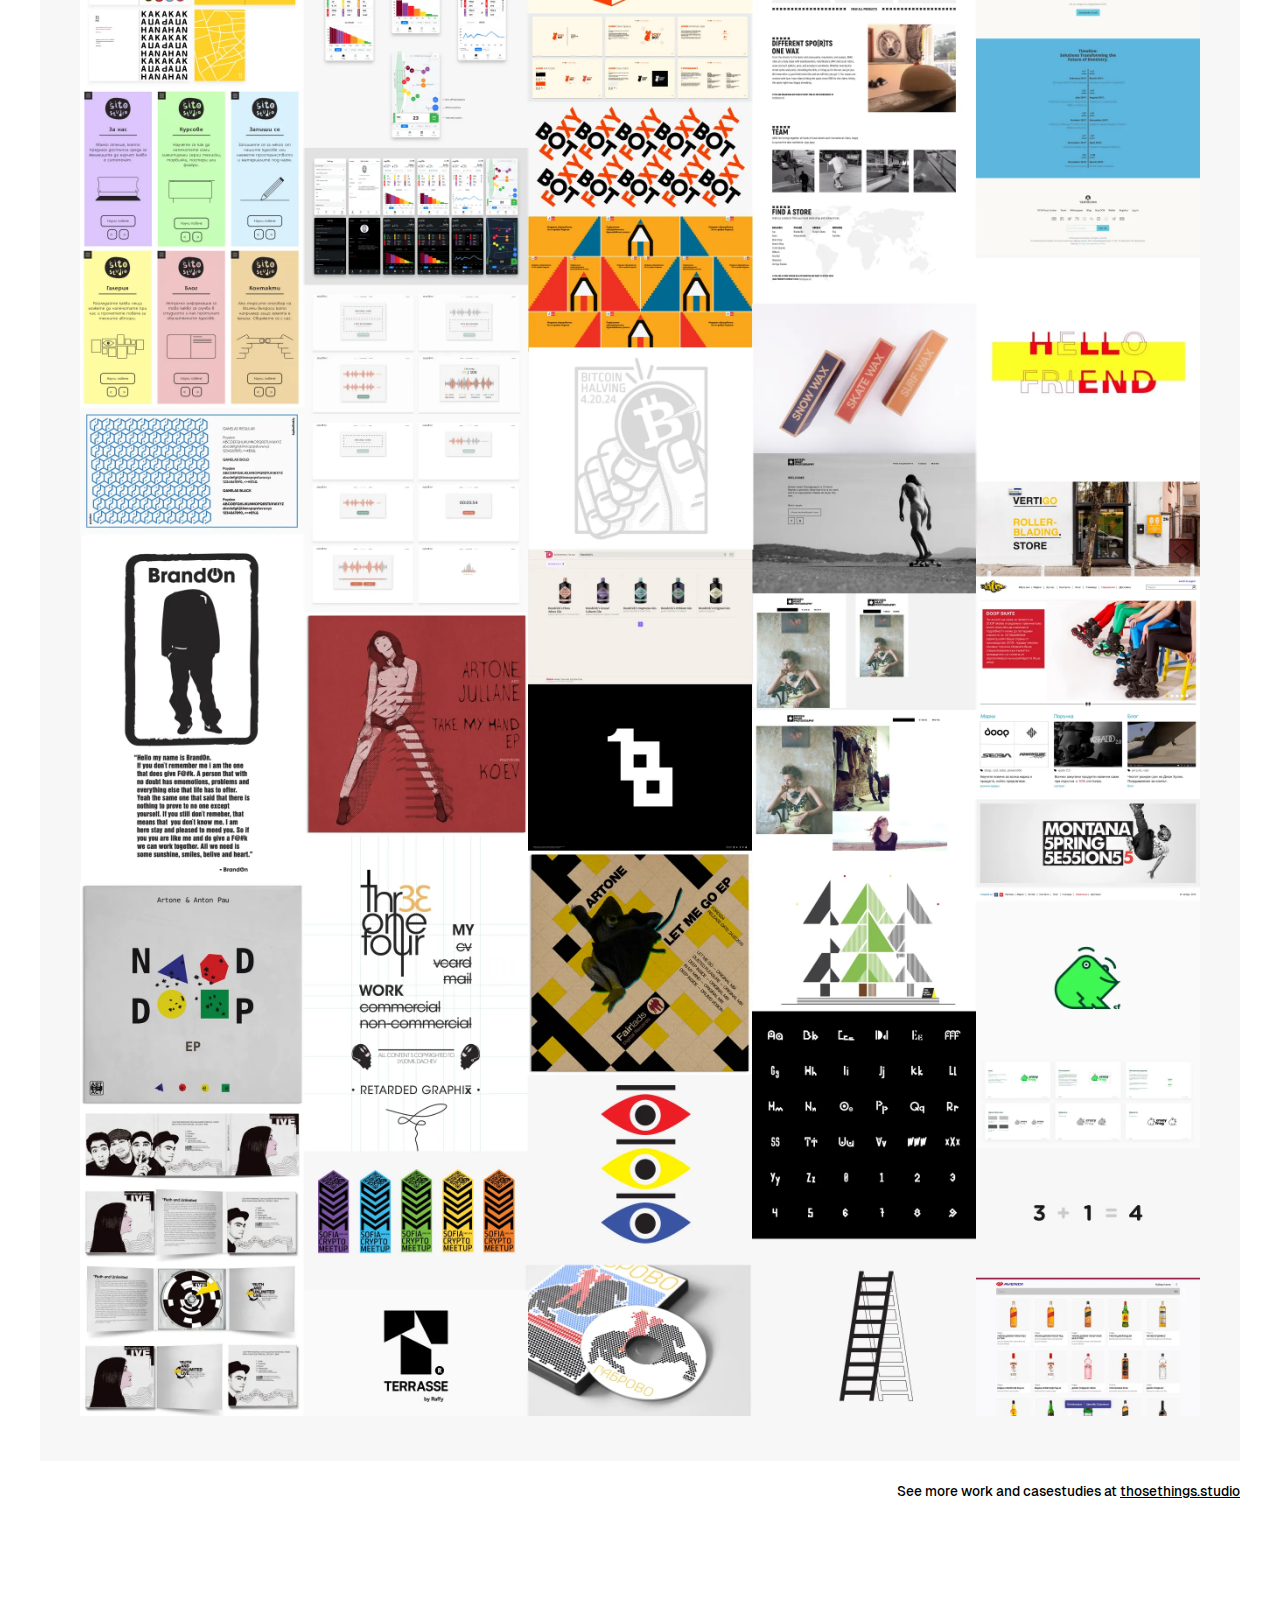
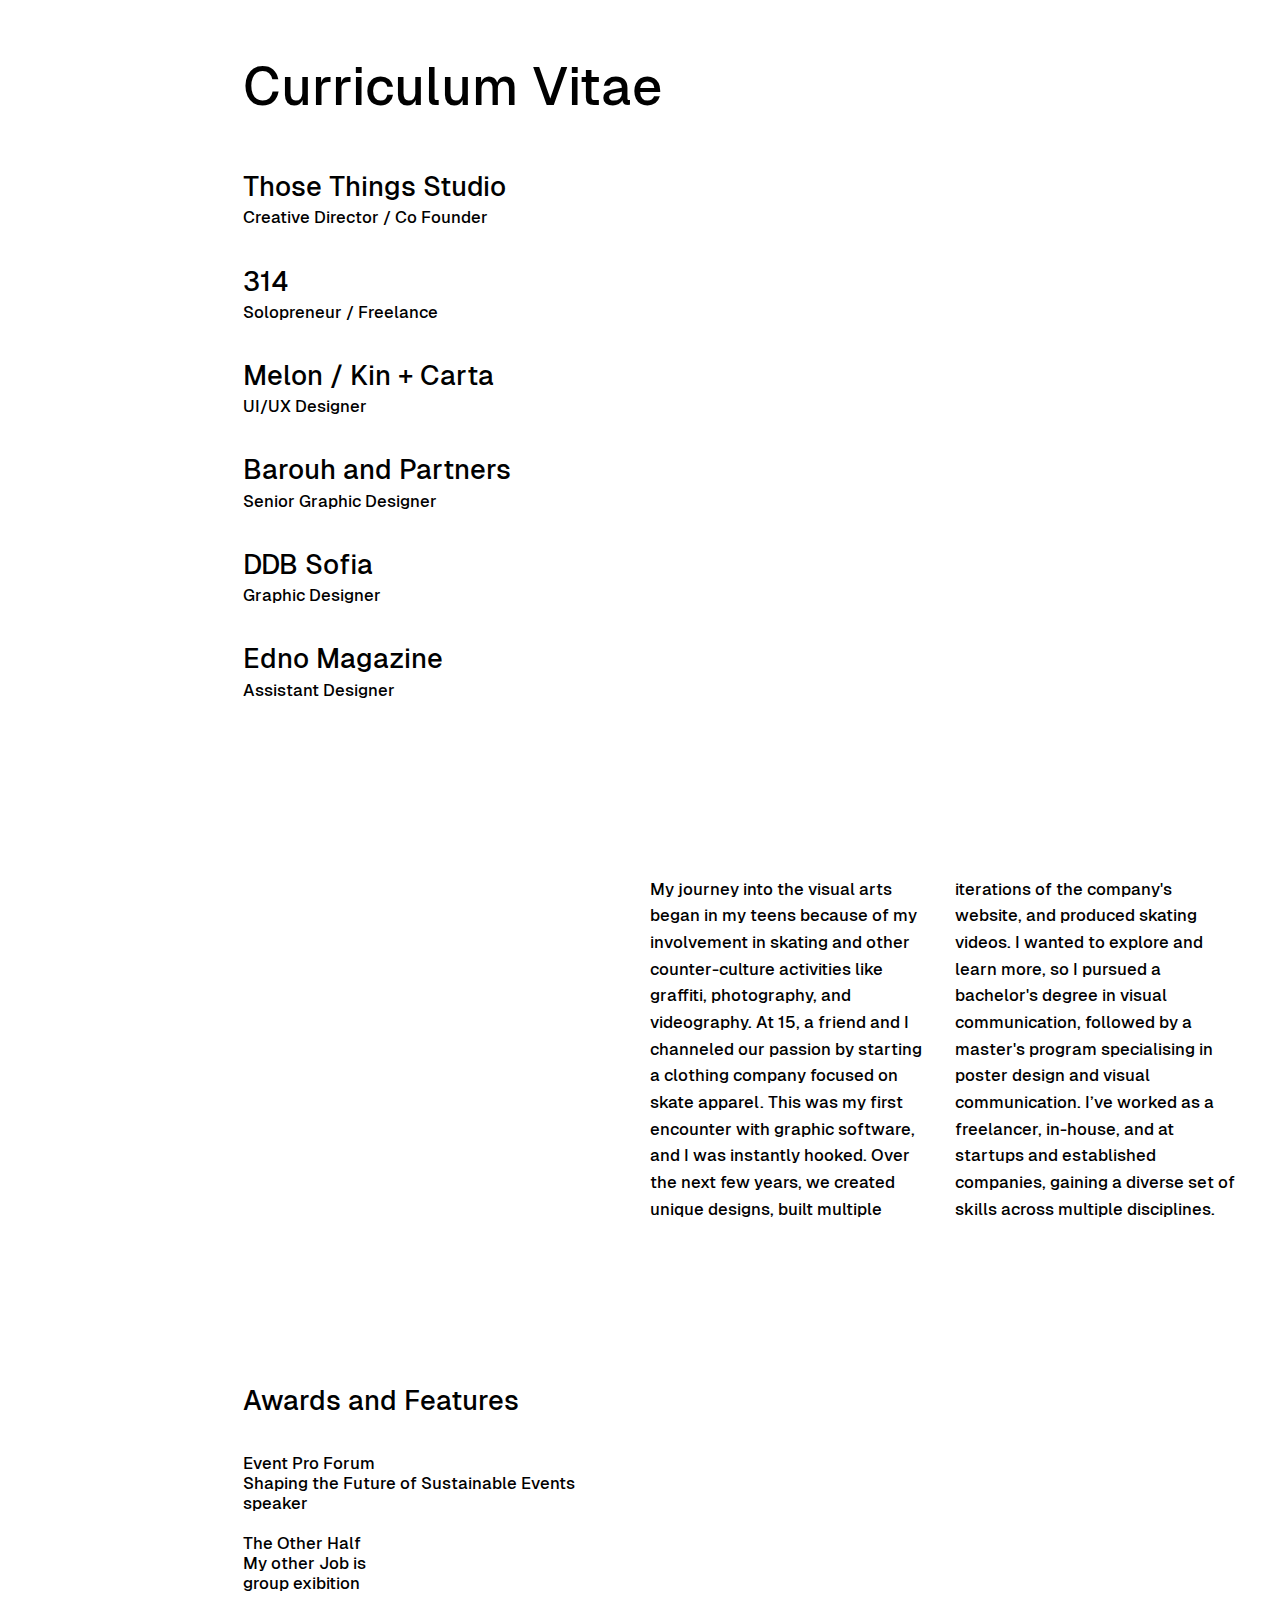
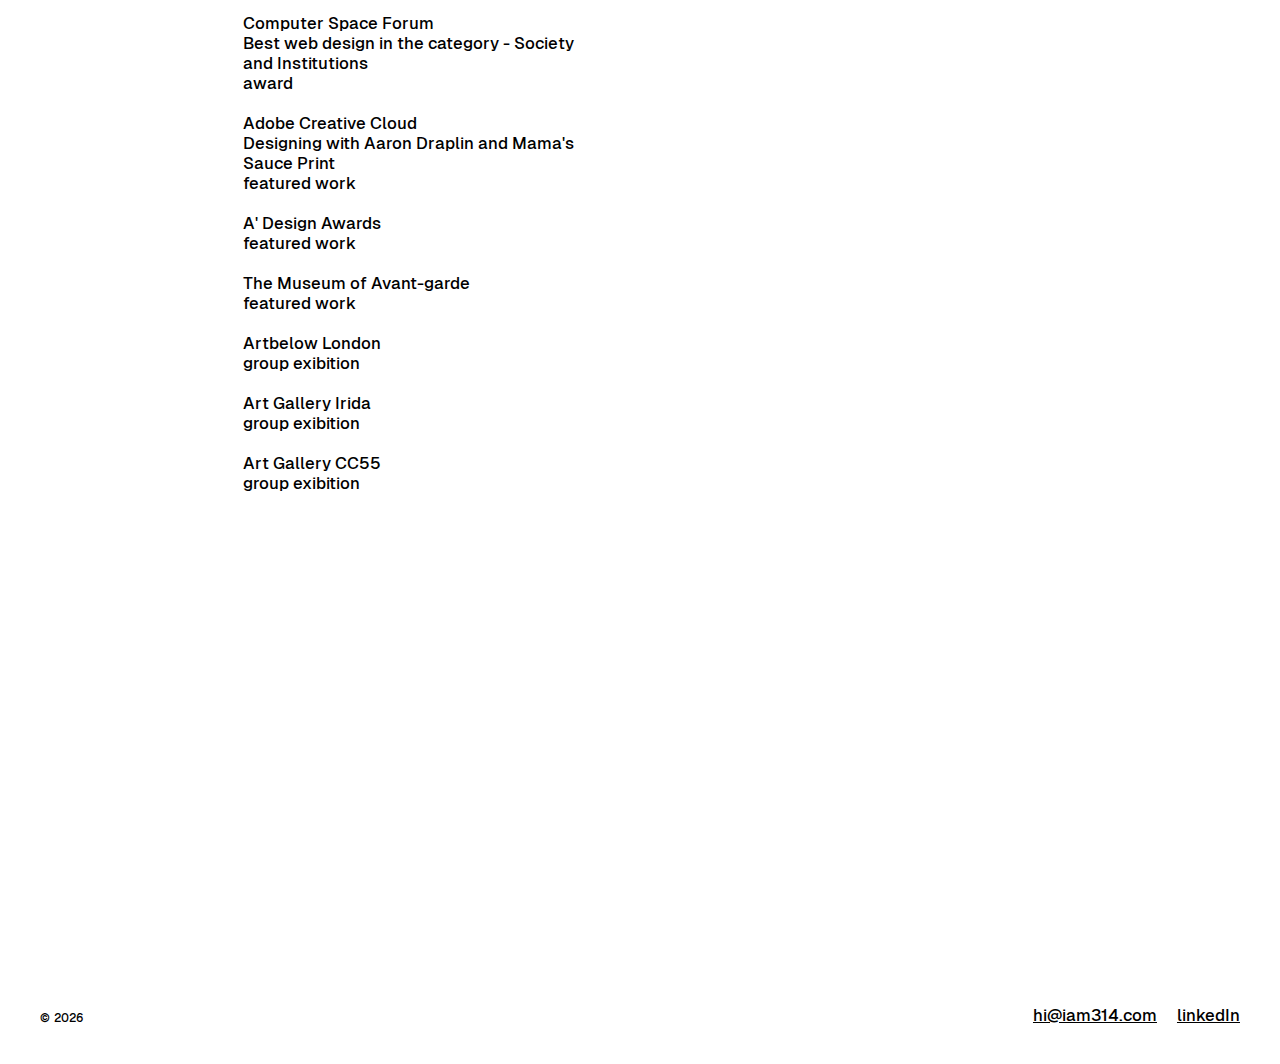
==== commit 6f01a2a9: "added a link to store" ====
--- a/index.html
+++ b/index.html
@@ -32,6 +32,7 @@
             <a href="#work" class="nav-links">Work</a>
             <a href="#about" class="nav-links">About</a>
             <a href="#contact" class="nav-links">Contact</a>
+            <a href="https://iam314.gumroad.com" class="nav-links">Store</a>
             <button class="nav-links mode-switch">●○</button>
           </div>
         </div>
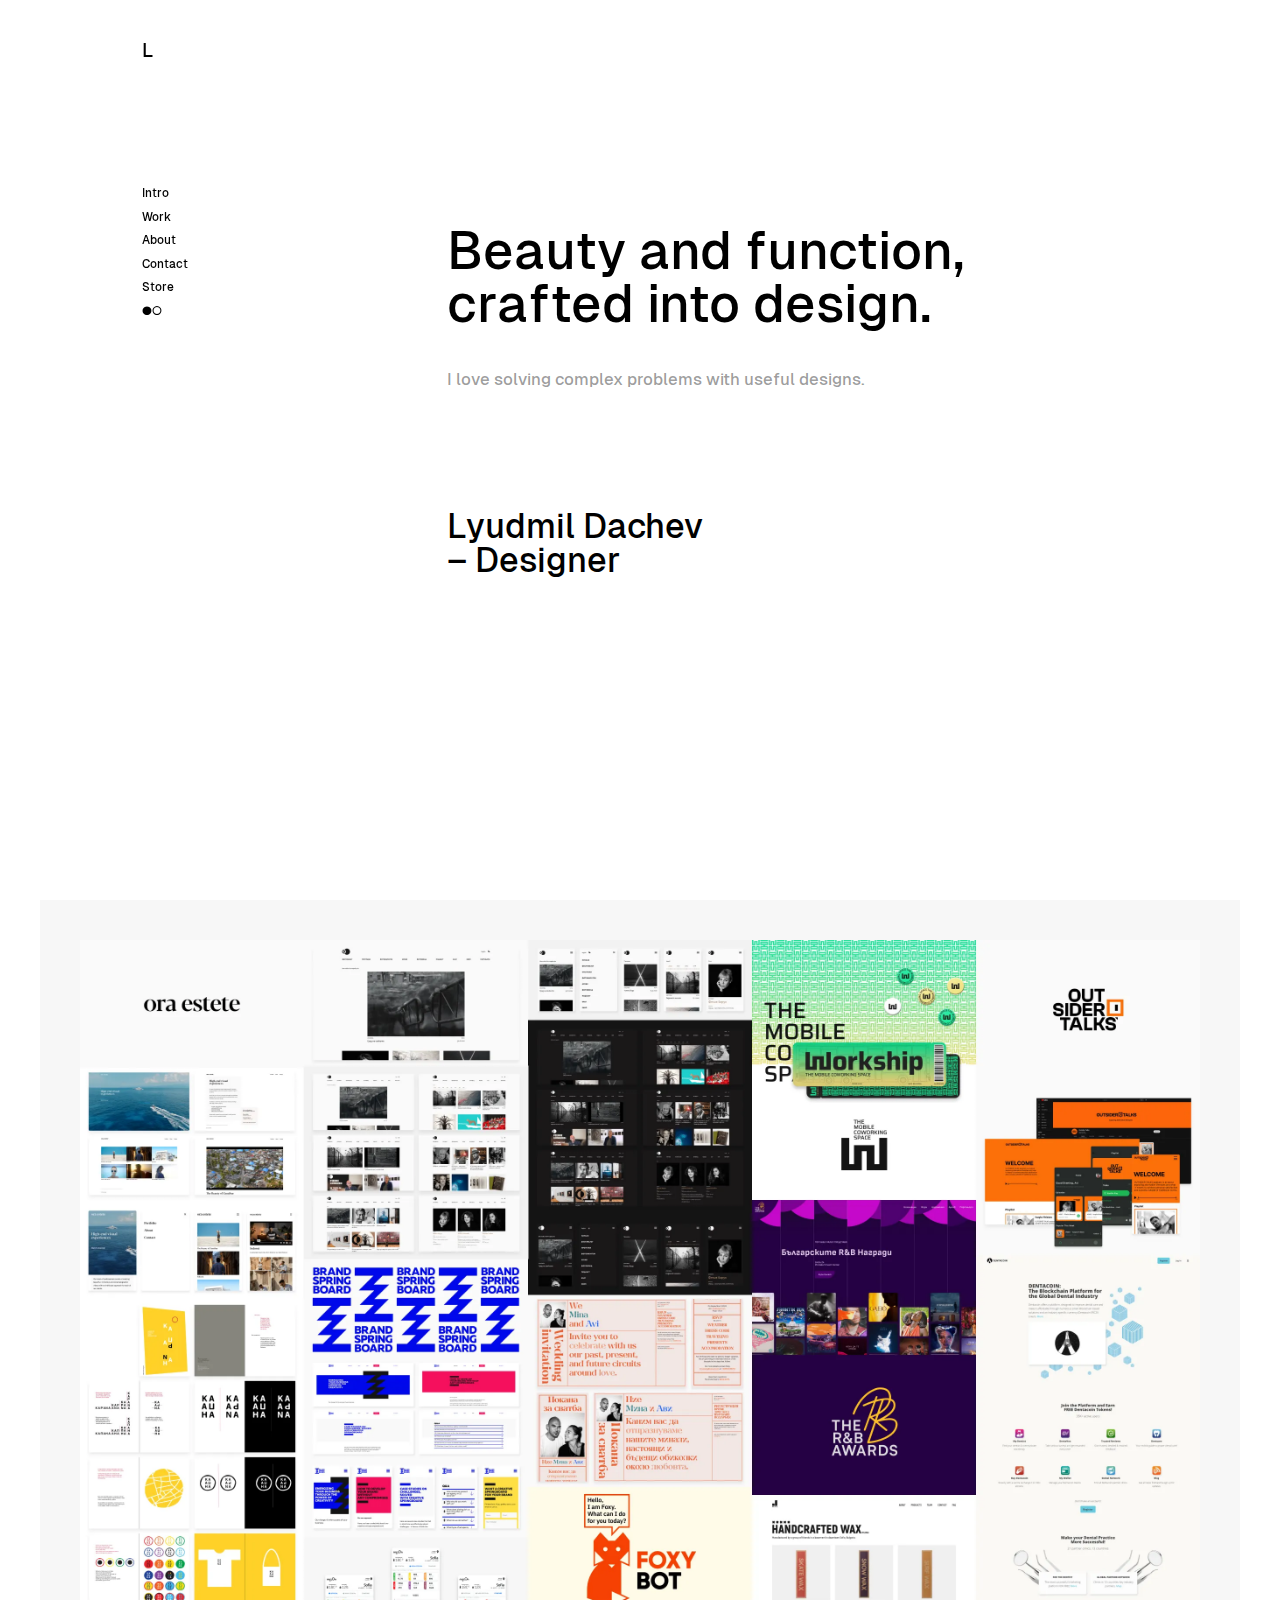
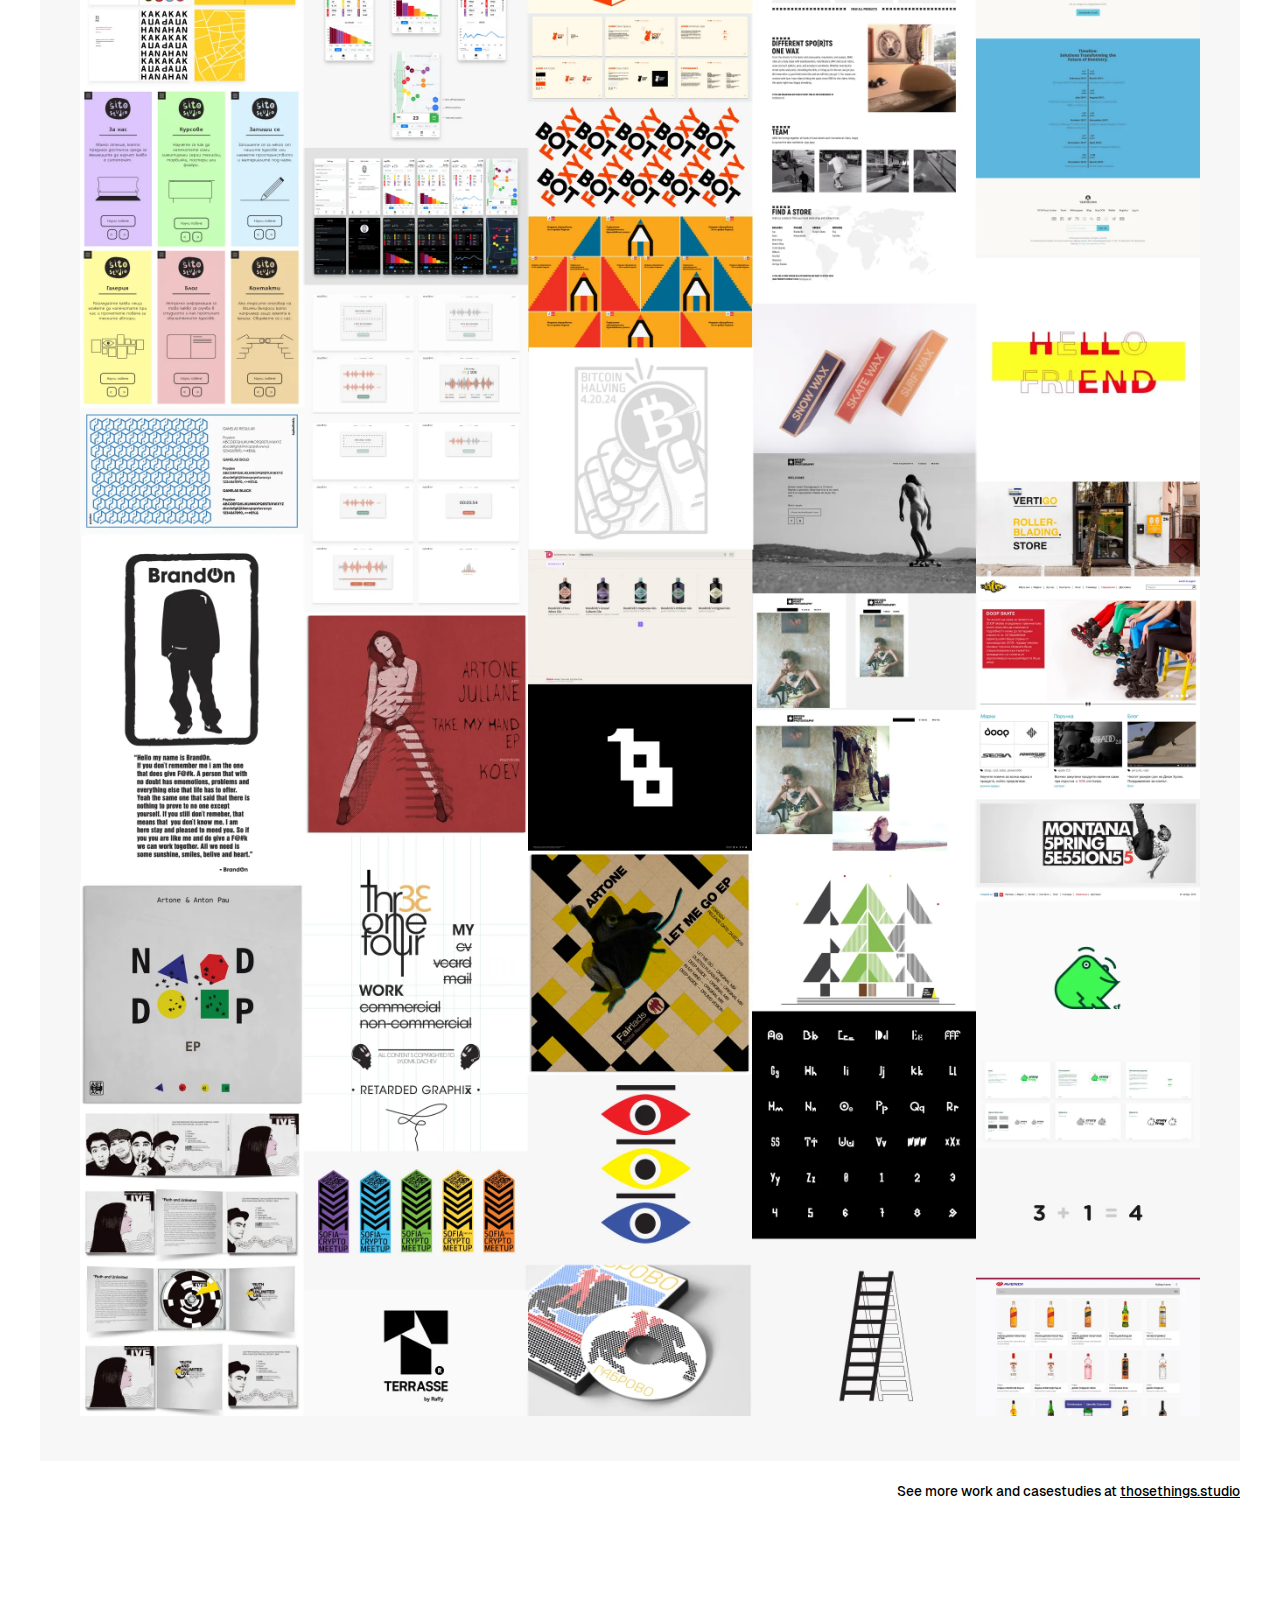
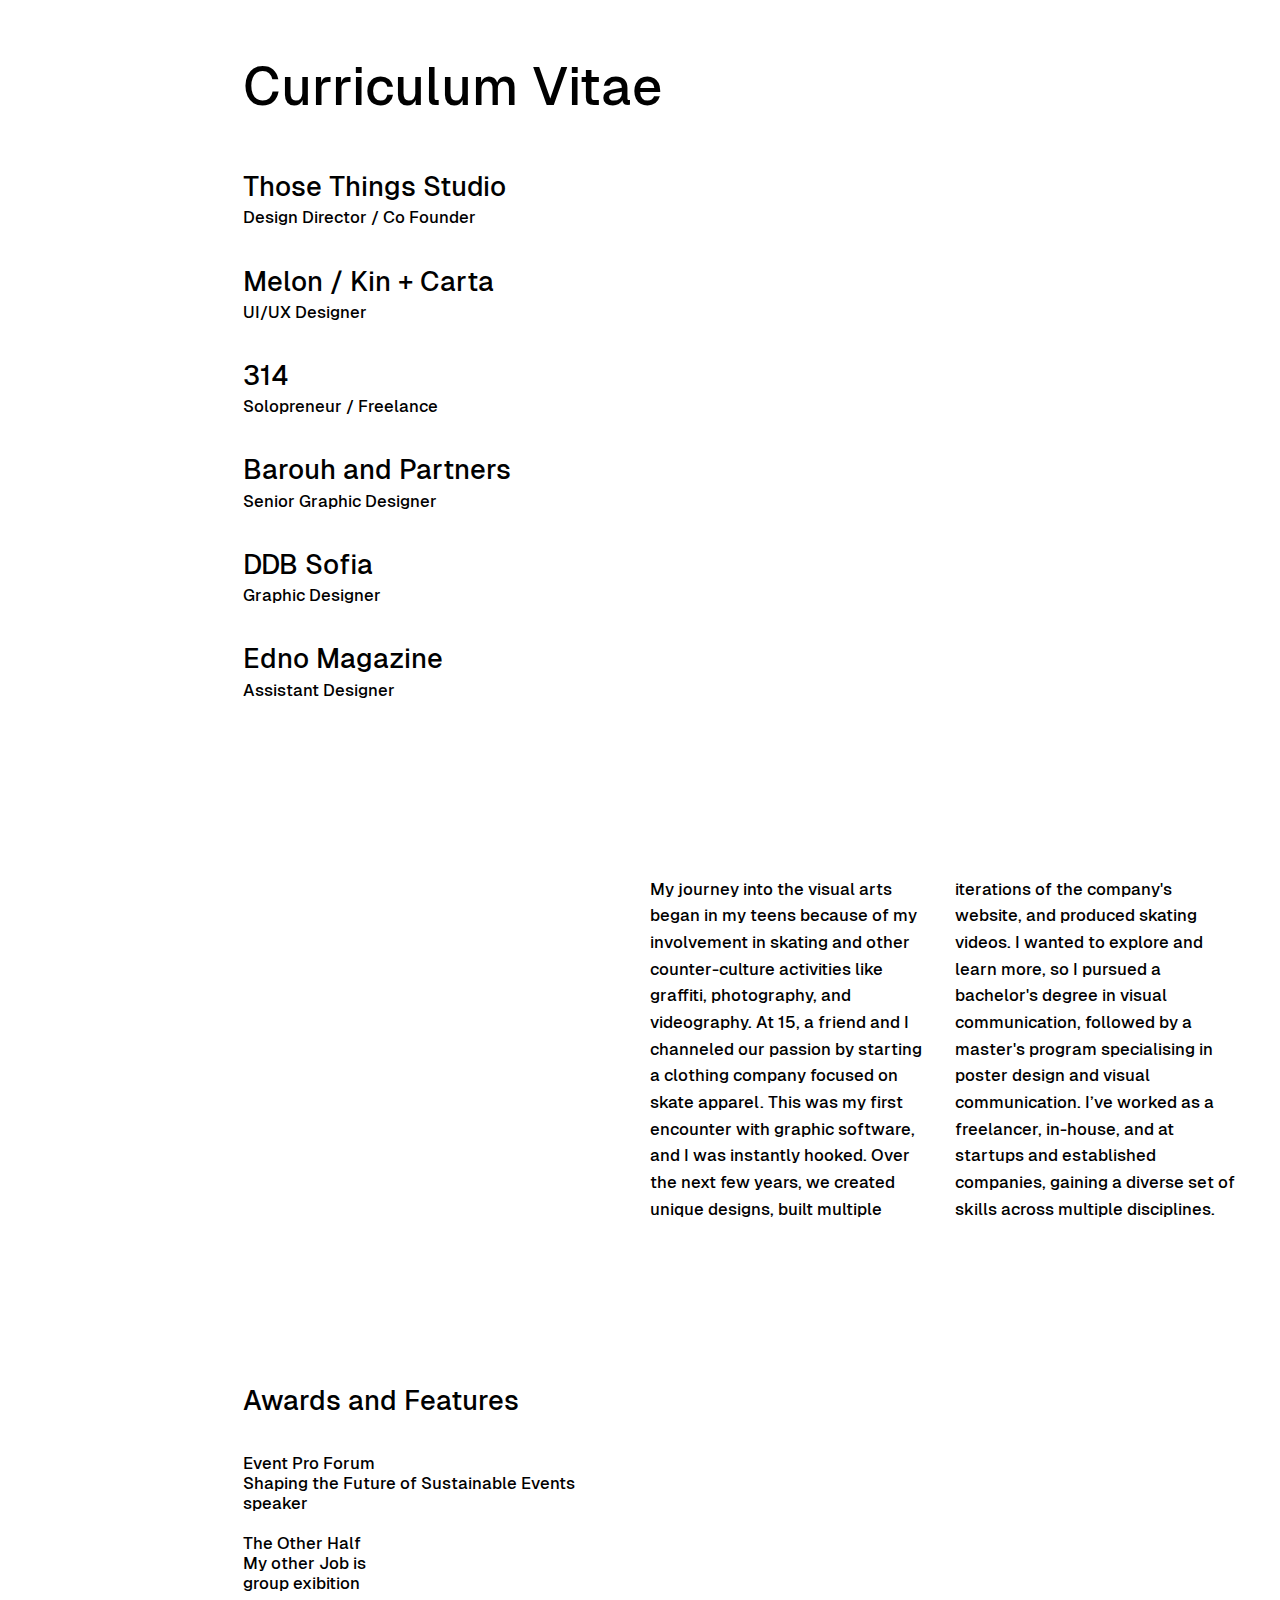
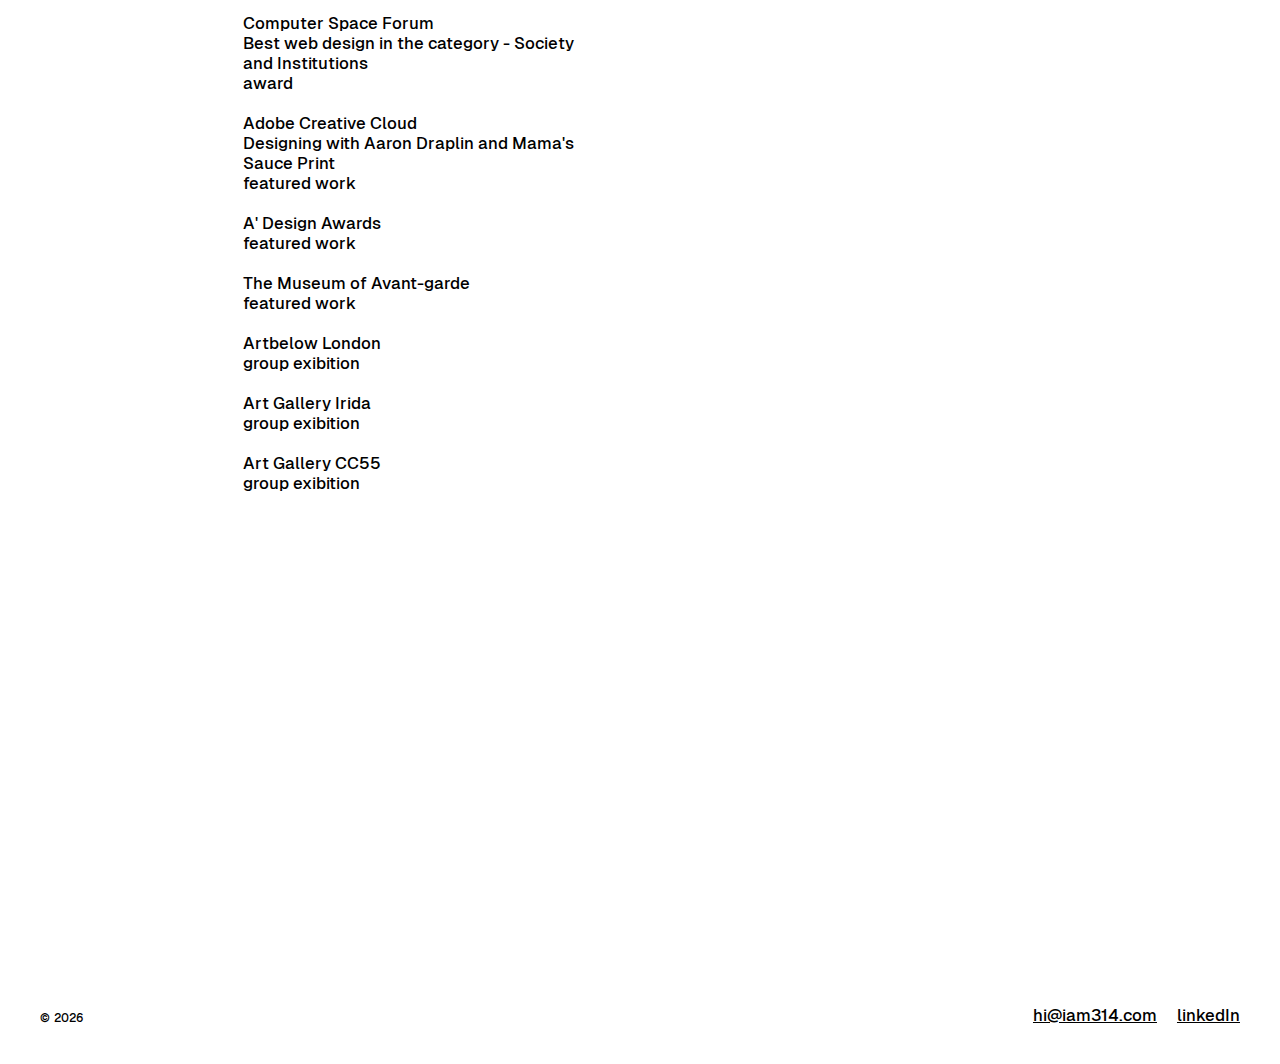
==== commit 129580e9: "switch positions" ====
--- a/index.html
+++ b/index.html
@@ -67,13 +67,13 @@
         <h2 class="txt-xl">Curriculum Vitae</h2>
         <ul role="list" class="list w-list-unstyled">
           <li class="list-item">
-            <div class="txt-m">Those Things Studio<br><span class="txt-smaller">Creative Director / Co Founder</span></div>
+            <div class="txt-m">Those Things Studio<br><span class="txt-smaller">Design Director / Co Founder</span></div>
+          </li>
+          <li class="list-item">
+            <div class="txt-m">Melon / Kin + Carta<br><span class="txt-smaller">UI/UX Designer</span></div>
           </li>
           <li class="list-item">
             <div class="txt-m">314<br>‍‍<span class="txt-smaller">Solopreneur / Freelance</span></div>
-          </li>
-          <li class="list-item">
-            <div class="txt-m">Melon / Kin + Carta<br><span class="txt-smaller">UI/UX Designer</span></div>
           </li>
           <li class="list-item">
             <div class="txt-m">Barouh and Partners<br><span class="txt-smaller">Senior Graphic Designer</span></div>
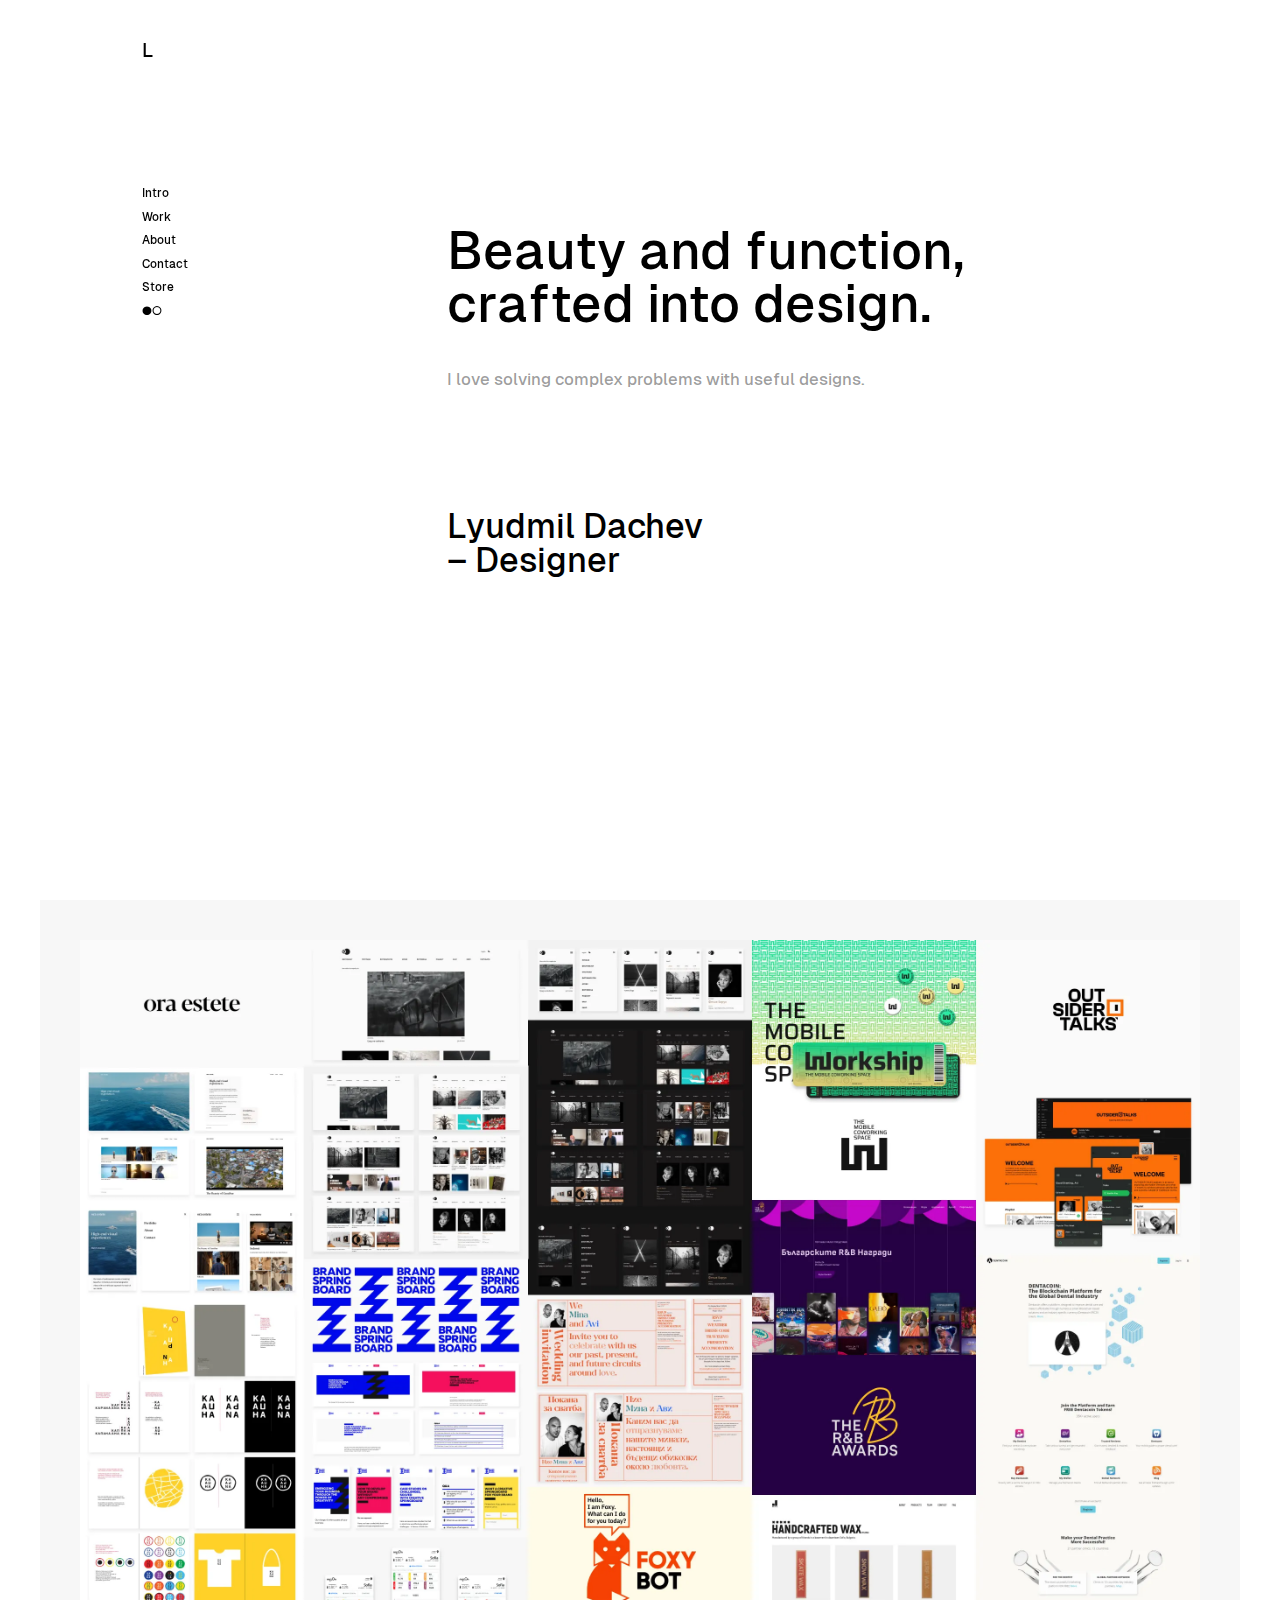
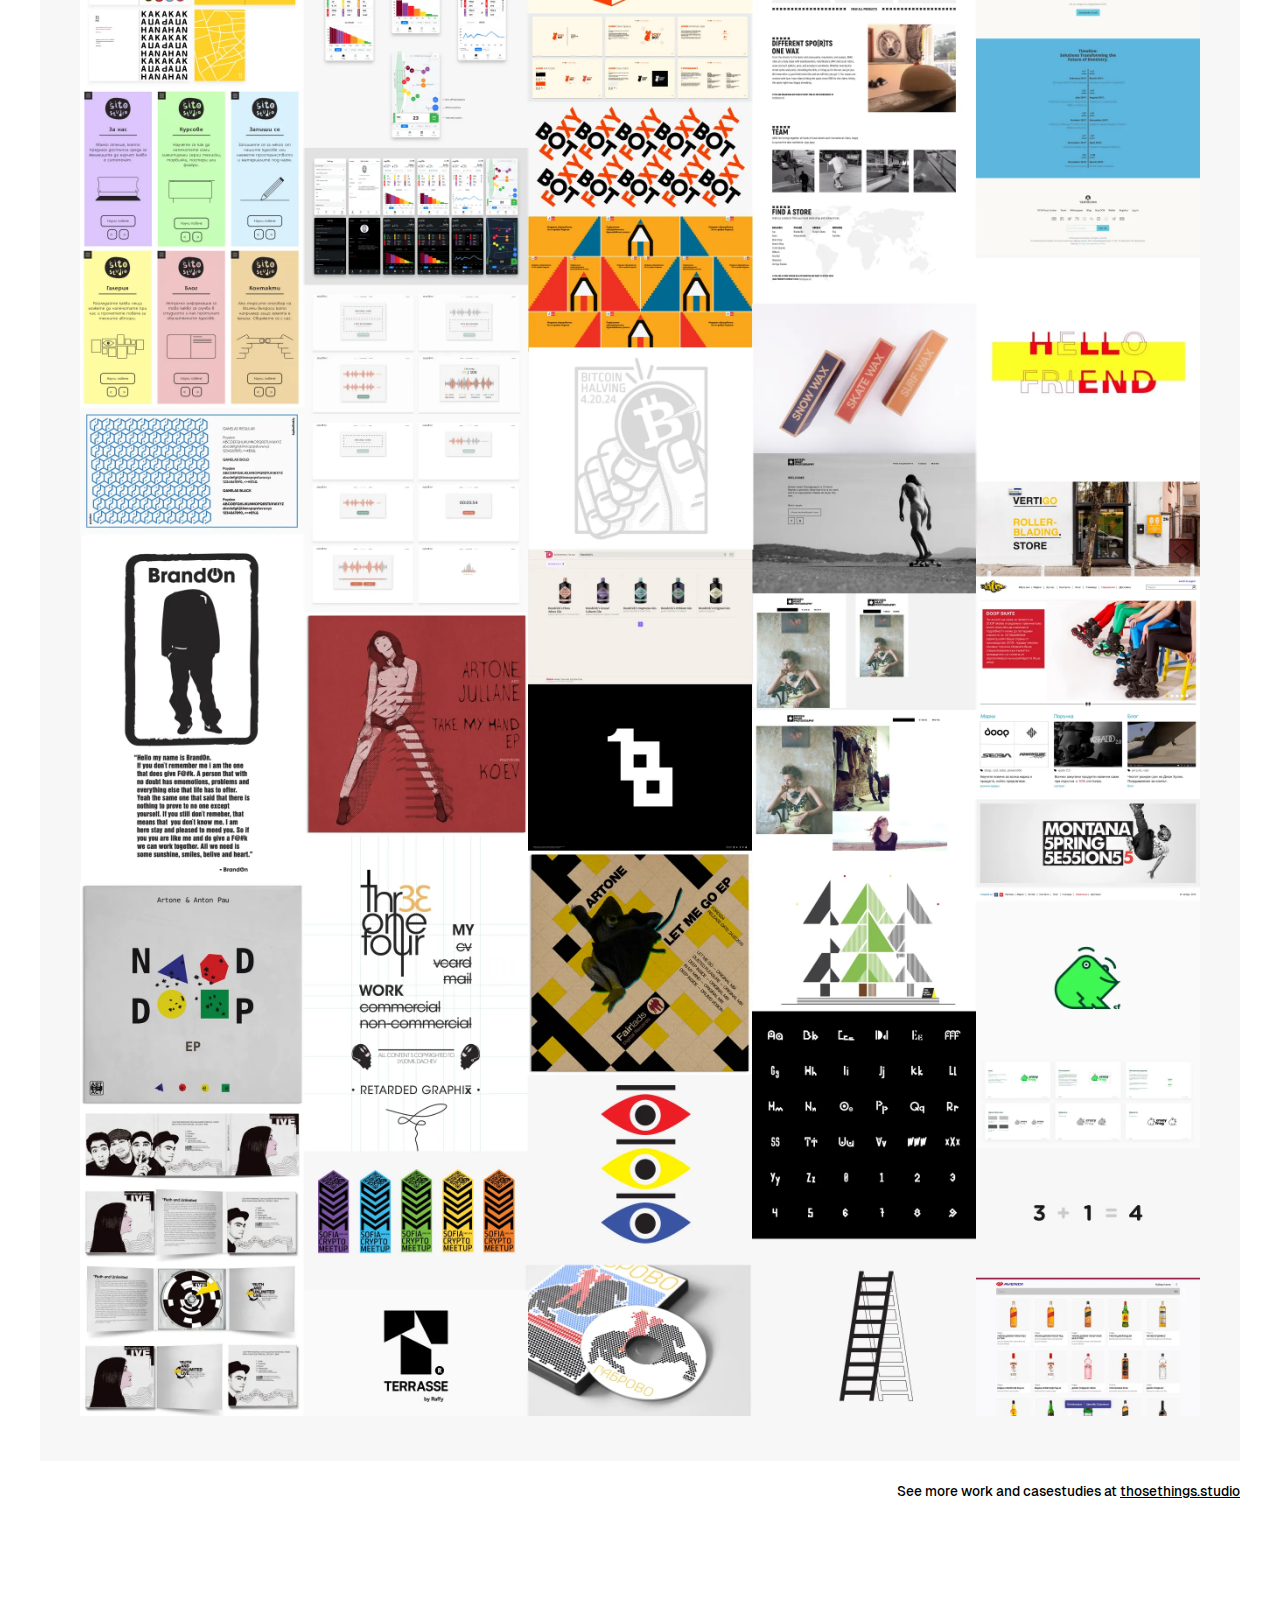
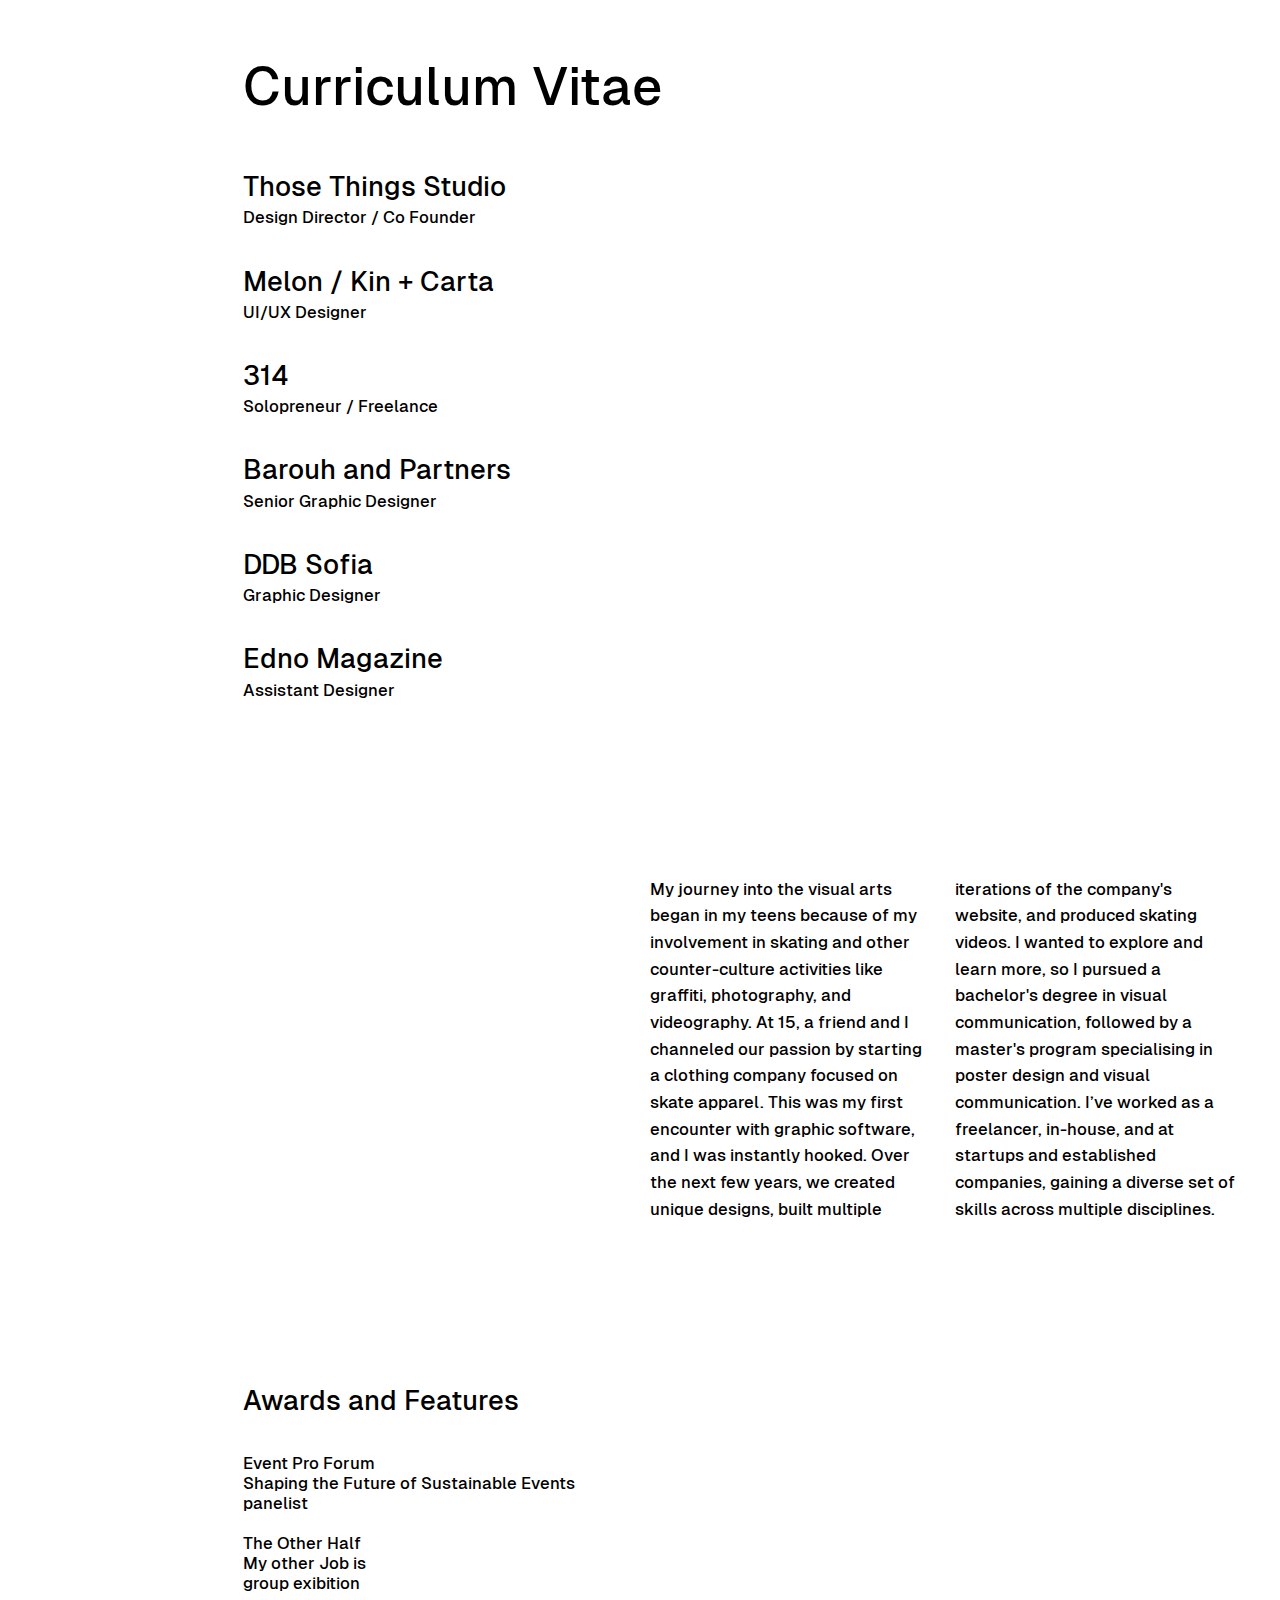
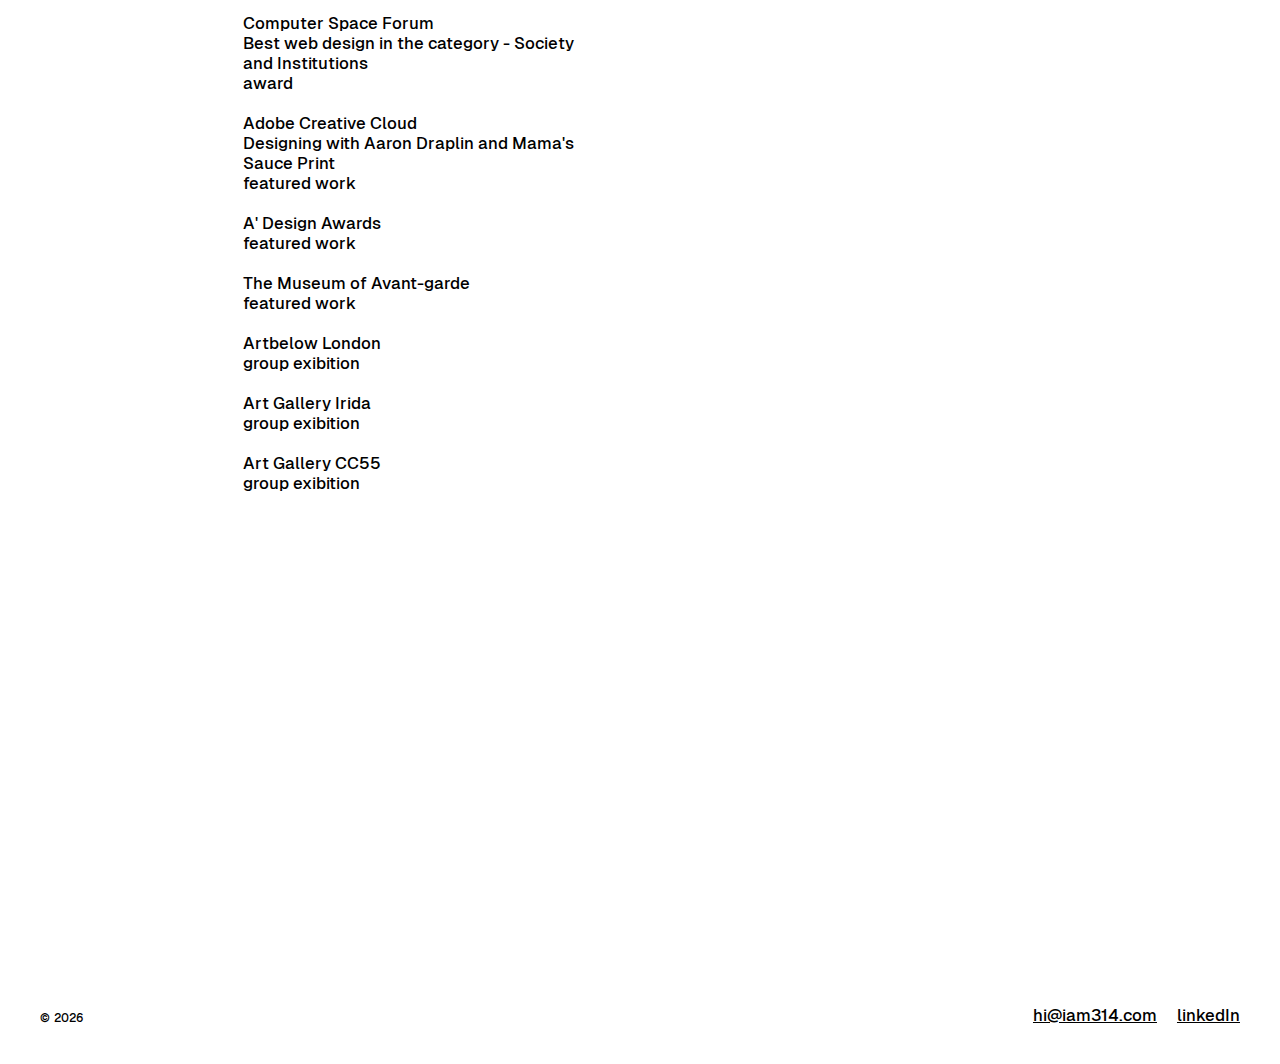
==== commit b626a13f: "panelist" ====
--- a/index.html
+++ b/index.html
@@ -97,7 +97,7 @@
         <p class="txt-m">Awards and Features</p>
         <ul role="list" class="feat-list w-list-unstyled">
           <li class="list_item-awards">
-            <div class="af-list-item">Event Pro Forum <br>Shaping the Future of Sustainable Events<br>speaker</div>
+            <div class="af-list-item">Event Pro Forum <br>Shaping the Future of Sustainable Events<br>panelist</div>
           </li>
           <li class="list_item-awards">
             <div class="af-list-item">The Other Half<br>My other Job is<br>group exibition</div>
